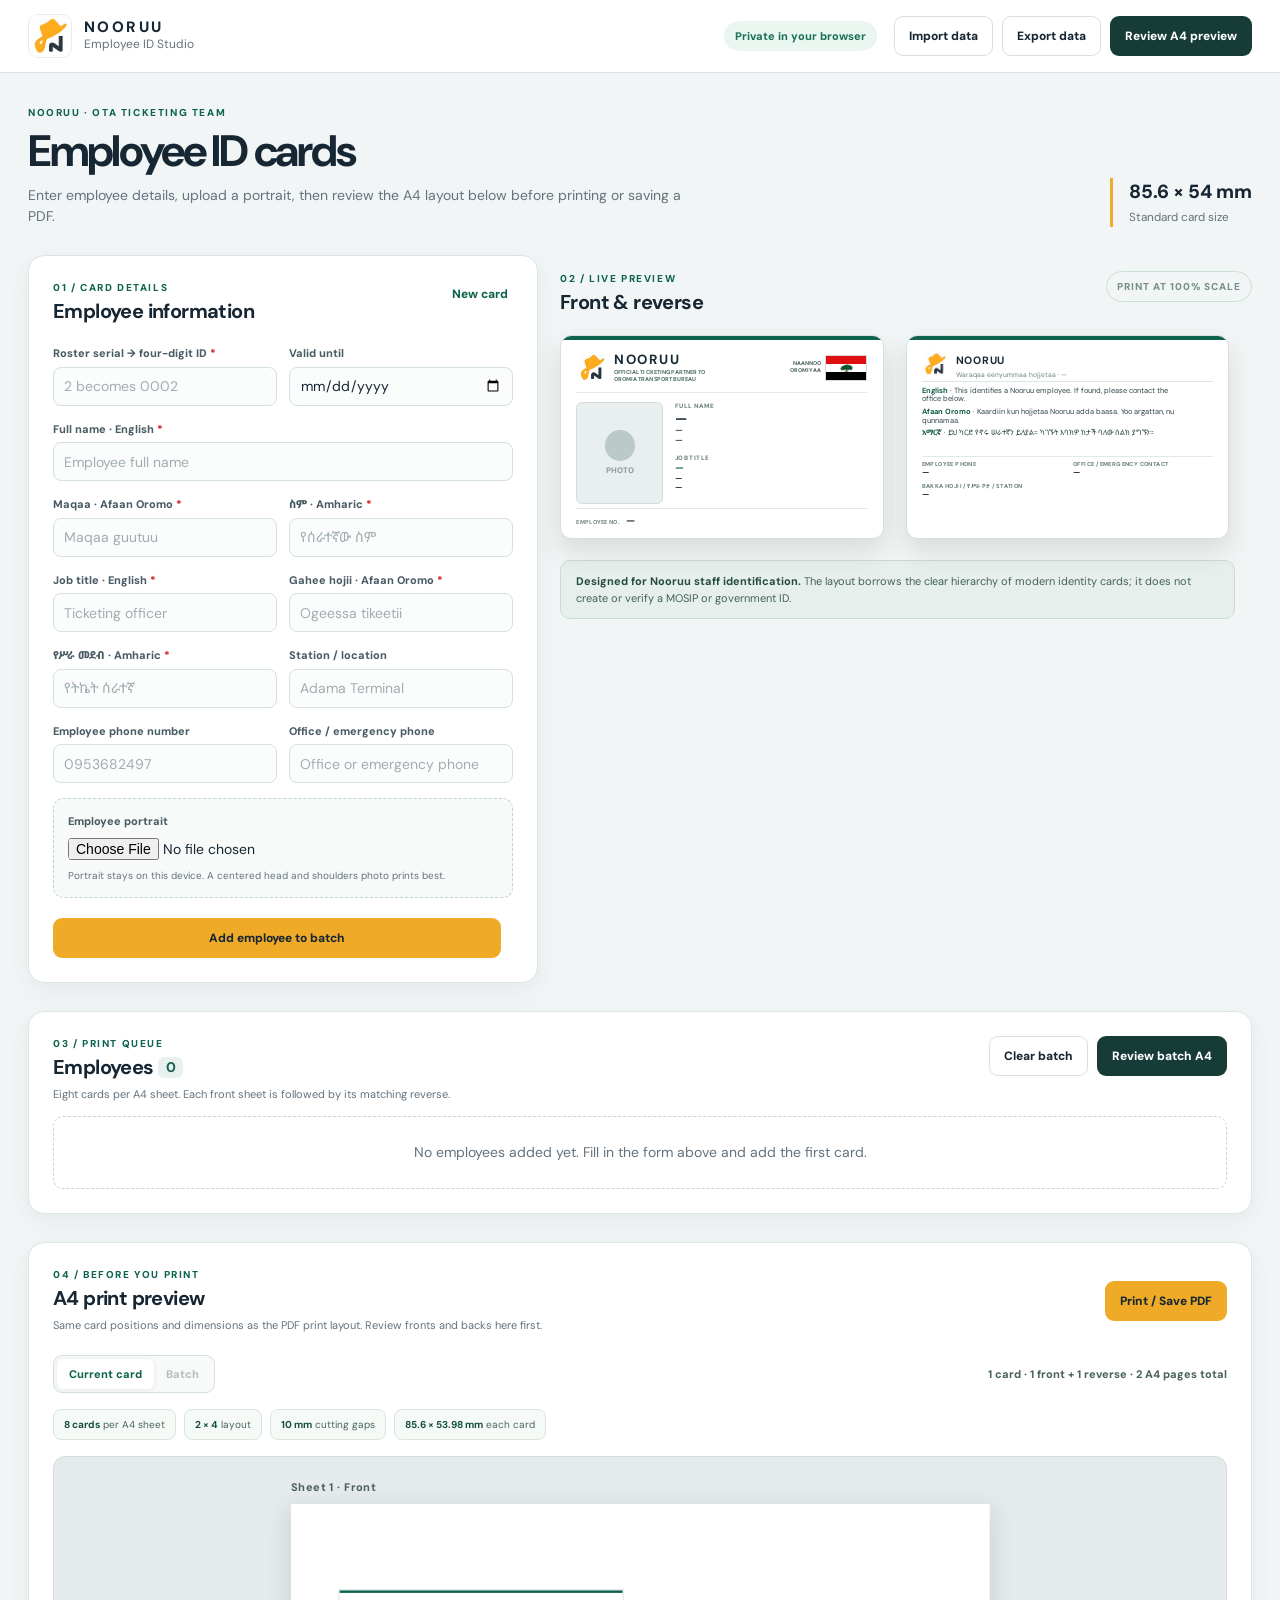
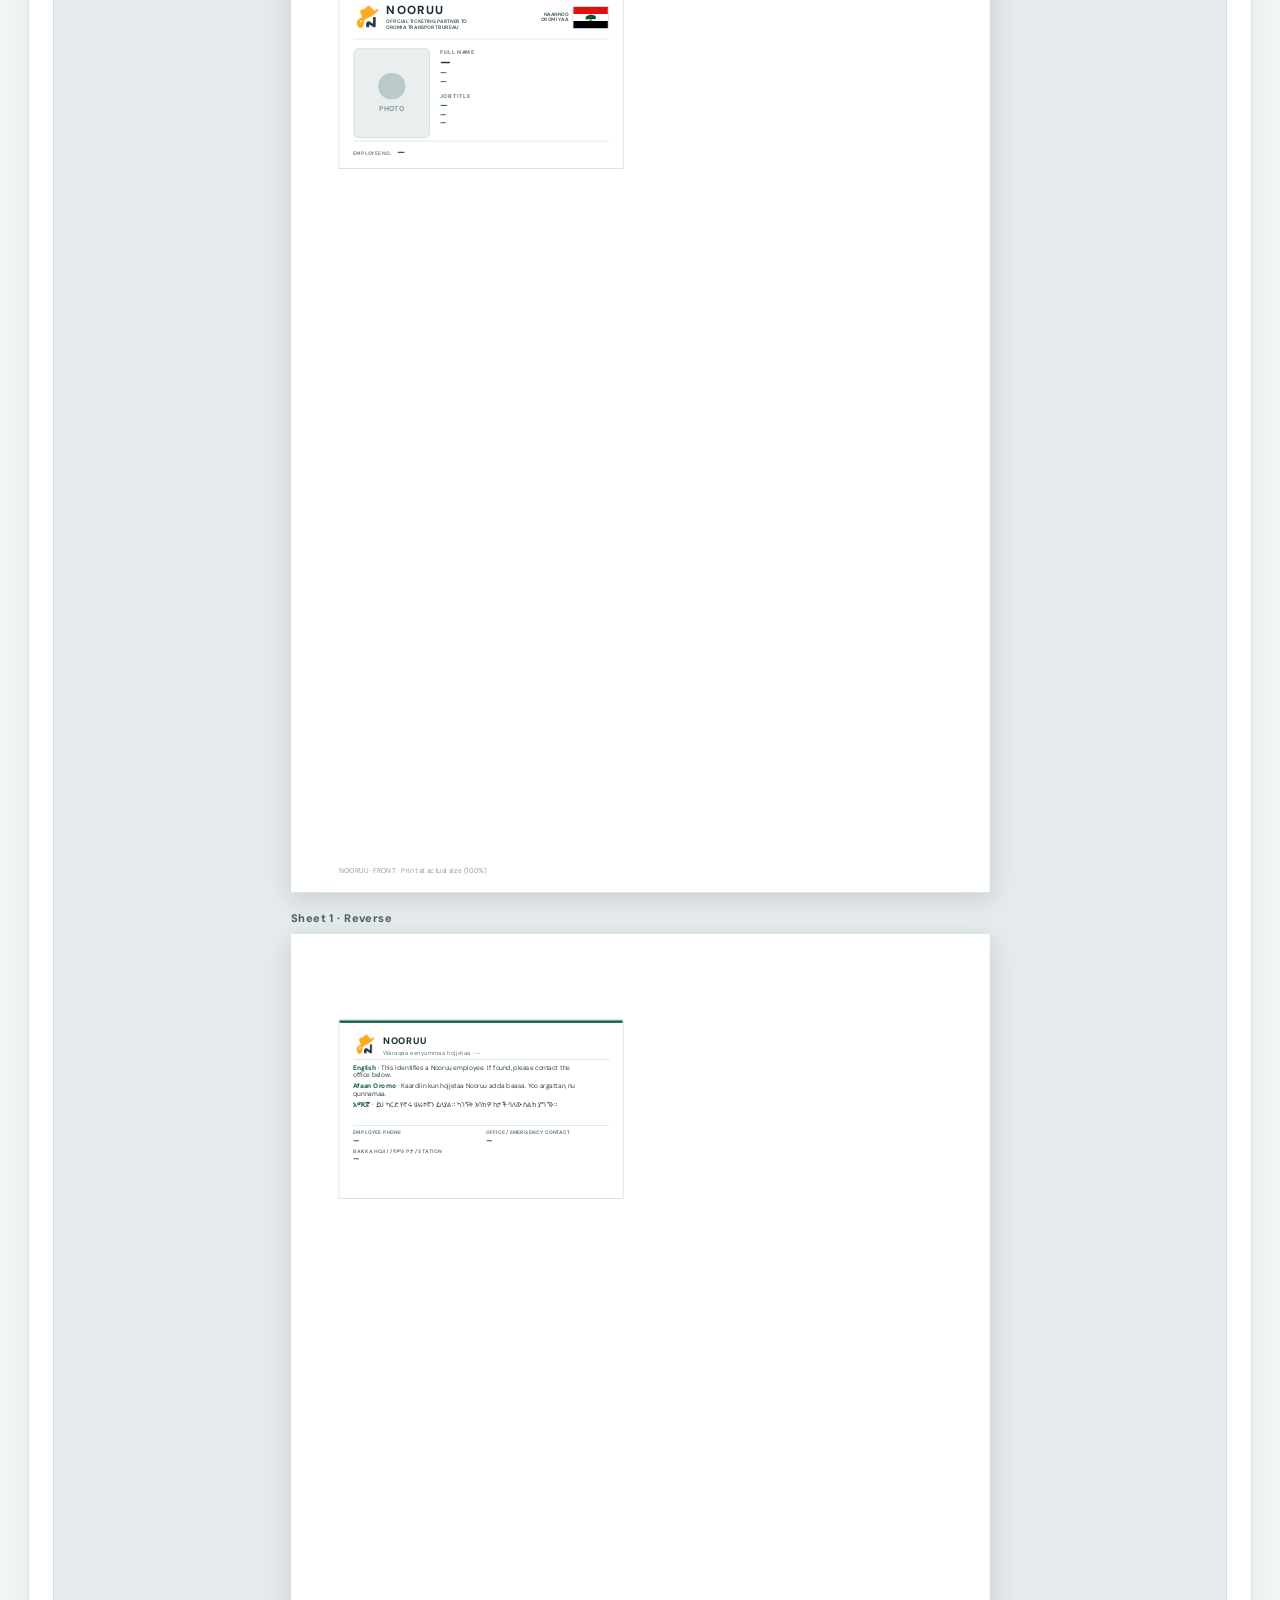
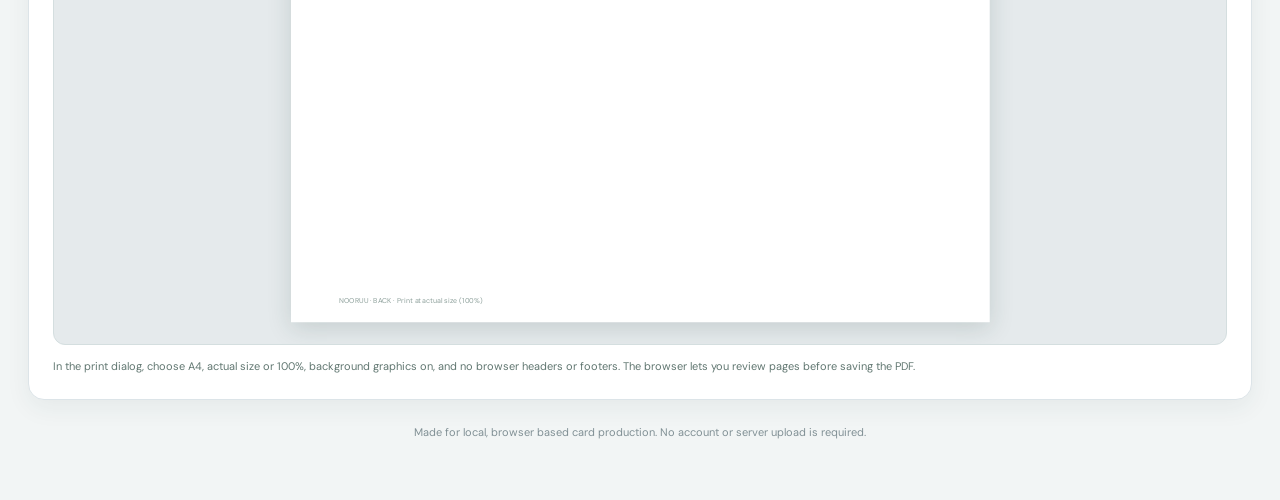
==== nooruu_ota_official_bilingual_id_card_generator.html @ 865f2aaf "Finalize A4 previews and fix reverse station and employee phone" ====
<!doctype html>
<html lang="en">
<head>
  <meta charset="utf-8">
  <meta name="viewport" content="width=device-width,initial-scale=1">
  <meta name="color-scheme" content="light">
  <title>Nooruu · Employee ID Studio</title>
  <link rel="icon" href="[data-uri]" type="image/jpeg">
  <style>
@import url('https://fonts.googleapis.com/css2?family=DM+Sans:wght@400;500;600;700;800&family=Noto+Sans+Ethiopic:wght@400;500;600;700&display=swap');
:root{--ink:#172633;--muted:#64727d;--line:#dce4e8;--paper:#fff;--bg:#f2f5f5;--green:#0d634d;--gold:#efab28;--red:#d61d22}
*{box-sizing:border-box}body{margin:0;background:var(--bg);color:var(--ink);font:14px/1.5 'DM Sans','Noto Sans Ethiopic',sans-serif}button,input{font:inherit}button{cursor:pointer}.app-header{background:#fff;border-bottom:1px solid var(--line)}.header-inner{max-width:1320px;margin:auto;padding:14px 28px;display:flex;align-items:center;justify-content:space-between;gap:20px}.brand{display:flex;align-items:center;gap:12px}.brand img{width:44px;height:44px;object-fit:contain;border-radius:10px;border:1px solid #e9edf0}.brand strong{display:block;letter-spacing:.16em;font-weight:800;font-size:15px;line-height:1.1}.brand span{display:block;color:var(--muted);font-size:12px}.header-actions,.batch-actions{display:flex;align-items:center;gap:9px;flex-wrap:wrap}.local-pill{background:#eaf6f0;color:#1a7256;border-radius:999px;padding:7px 11px;font-size:11px;font-weight:800;margin-right:8px}.button{border:1px solid transparent;border-radius:9px;padding:10px 14px;font-size:12px;font-weight:800;white-space:nowrap;transition:transform .15s,background .15s}.button:hover{transform:translateY(-1px)}.button-light{background:white;border-color:#d7e0e3;color:var(--ink)}.button-light:hover{background:#f5f8f8}.button-dark{background:#173b36;color:white}.button-dark:hover{background:#0d5a4a}.button-primary{background:var(--gold);color:#172633}.button-primary:hover{background:#f7bc4b}.workspace{max-width:1320px;padding:32px 28px 60px;margin:auto}.intro{display:flex;align-items:end;justify-content:space-between;gap:20px;margin-bottom:28px}.intro h1{font-size:clamp(30px,3.5vw,44px);letter-spacing:-.05em;line-height:1.1;margin:7px 0 10px}.intro p:last-child{color:var(--muted);margin:0;max-width:670px}.eyebrow,.step{font-size:10px;font-weight:800;letter-spacing:.16em;color:var(--green);margin:0}.intro-mark{border-left:3px solid var(--gold);padding-left:16px;white-space:nowrap}.intro-mark span{font-size:19px;font-weight:800;display:block}.intro-mark small{color:var(--muted)}.layout{display:grid;grid-template-columns:minmax(350px,510px) minmax(0,1fr);gap:22px;align-items:start}.panel{background:var(--paper);border:1px solid var(--line);border-radius:16px;box-shadow:0 8px 25px #193a3810}.editor{padding:24px}.panel-head,.preview-heading{display:flex;justify-content:space-between;align-items:start;gap:12px;margin-bottom:21px}.panel h2,.preview-heading h2{font-size:20px;line-height:1.25;letter-spacing:-.03em;margin:4px 0 0}.text-button{background:none;border:0;color:var(--green);font-size:12px;font-weight:800;padding:5px}.field-grid{display:grid;grid-template-columns:1fr 1fr;gap:15px 12px}.field{min-width:0;display:flex;flex-direction:column;gap:5px}.field.full{grid-column:1/-1}.field span{font-size:11px;font-weight:800;color:#485c65}.field em{font-style:normal;color:var(--red)}.field input{width:100%;height:39px;border:1px solid #d5e0e4;background:#fbfcfc;border-radius:8px;padding:8px 10px;color:var(--ink);outline:none}.field input:focus{border-color:var(--green);box-shadow:0 0 0 3px #0d634d1c}.field input::placeholder{color:#a1adb2}.upload-field{padding:14px;background:#f7faf9;border:1px dashed #bed3cb;border-radius:10px}.upload-field input{height:auto;border:0;background:none;padding:3px 0}.upload-field small{color:var(--muted);font-size:10px}.editor-actions{display:flex;align-items:center;gap:12px;margin-top:20px}.editor-actions .button{flex:1}#formMessage{font-size:11px;color:var(--green)}.preview-area{padding:12px 0}.preview-heading{margin:4px 0 20px}.preview-tag{font-size:10px;letter-spacing:.1em;color:#749087;font-weight:800;border:1px solid #cce0d8;padding:7px 10px;border-radius:999px;white-space:nowrap}.preview-cards{display:flex;flex-wrap:wrap;align-items:start;gap:22px}.note{margin-top:21px;background:#e7efec;border:1px solid #c9dcd4;border-radius:10px;padding:12px 15px;color:#426257;font-size:11px;max-width:675px}.note strong{color:#244b40}.batch-panel{margin-top:28px;padding:24px}.batch-panel .panel-head{margin-bottom:14px}.batch-panel h2 span{display:inline-block;min-width:25px;text-align:center;background:#e9f1ee;color:var(--green);border-radius:6px;font-size:14px;padding:2px 6px;vertical-align:2px}.subtle{color:var(--muted);font-size:11px;margin:6px 0 0}.batch-list{display:grid;grid-template-columns:repeat(auto-fill,minmax(235px,1fr));gap:10px}.batch-item{border:1px solid var(--line);border-radius:10px;padding:11px 12px;display:flex;align-items:center;justify-content:space-between;gap:8px;background:#fbfcfc}.batch-item strong,.batch-item span{display:block;overflow:hidden;text-overflow:ellipsis;white-space:nowrap}.batch-item strong{font-size:12px}.batch-item span{font-size:10px;color:var(--muted)}.batch-item button{background:#fff;color:#a5373a;border:1px solid #edd7d8;border-radius:7px;padding:4px 8px;font-weight:800}.empty{padding:25px;border:1px dashed #c8d5d7;border-radius:10px;text-align:center;color:var(--muted);grid-column:1/-1}.workspace footer{color:#819095;font-size:11px;margin-top:24px;text-align:center}
/* CR80 card: 85.6 × 53.98 mm. All card content uses physical units for predictable print size. */
.id-card{width:85.6mm;height:53.98mm;flex:none;position:relative;overflow:hidden;border-radius:3mm;background:#fff;color:#182b35;border:1px solid #d7dfe1;box-shadow:0 12px 26px #18342d20;font-family:'DM Sans','Noto Sans Ethiopic',sans-serif}.id-card:before{content:"";position:absolute;inset:0;background:radial-gradient(circle at 88% 90%,#0d634d0c 0,transparent 45%),repeating-radial-gradient(ellipse at 100% 100%,transparent 0 2.6mm,#0d634d08 2.75mm 2.85mm);pointer-events:none}.card-stripe{height:1.8mm;display:grid;grid-template-columns:1fr 1fr 1fr}.card-stripe i:nth-child(1){background:#db191e}.card-stripe i:nth-child(2){background:#fff}.card-stripe i:nth-child(3){background:#111}.card-body{position:relative;padding:3.2mm 4.1mm 2.6mm;height:calc(100% - 1.8mm);display:flex;flex-direction:column}.card-top{display:flex;justify-content:space-between;align-items:center;gap:2mm;padding-bottom:2.2mm;border-bottom:.35mm solid #dfe9e7}.card-company{display:flex;align-items:center;gap:1.7mm}.card-company img{height:8.2mm;width:8.2mm;object-fit:contain;background:#fff;border-radius:1.5mm}.card-company b{display:block;letter-spacing:.13em;font-size:10pt;line-height:1}.card-company small{display:block;font-size:5pt;letter-spacing:.04em;color:#59716b;margin-top:.7mm}.card-flag{display:flex;align-items:center;gap:1.3mm}.card-flag img{width:11mm;height:7mm;object-fit:cover;border:1px solid #d9d9d9}.card-flag span{font-size:4.5pt;font-weight:800;color:#4d625f;line-height:1.15;text-align:right}.card-mid{display:grid;grid-template-columns:23mm 1fr;gap:3mm;min-height:0;flex:1;padding-top:2.6mm}.portrait{height:29mm;width:23mm;border:1px solid #d3dcdd;border-radius:1.5mm;background:#e9eeee;overflow:hidden;display:flex;align-items:center;justify-content:center}.portrait img{height:100%;width:100%;object-fit:cover}.portrait-placeholder{text-align:center;color:#879898;font-size:6pt;font-weight:700;padding:2mm}.portrait-placeholder:before{content:"";display:block;width:8mm;height:8mm;background:#bbc9c8;border-radius:50%;margin:0 auto 1mm}.card-fields{min-width:0}.card-label{display:block;font-size:4.7pt;letter-spacing:.07em;font-weight:800;color:#718782;text-transform:uppercase}.card-name{display:block;font-size:10pt;font-weight:800;line-height:1.08;overflow-wrap:anywhere;max-height:9mm;overflow:hidden}.card-alt-name{display:block;color:#344d52;font-size:6.4pt;font-weight:700;line-height:1.18;overflow-wrap:anywhere;max-height:6mm;overflow:hidden}.card-field-block{margin-bottom:1.5mm}.card-role{display:block;font-size:7.2pt;font-weight:800;color:#0b604b;line-height:1.1;overflow-wrap:anywhere;max-height:5mm;overflow:hidden}.card-small{font-size:6pt;line-height:1.15;font-weight:700;overflow-wrap:anywhere}.card-bottom{display:flex;justify-content:space-between;align-items:end;gap:2mm;border-top:1px solid #dfe9e7;padding-top:1.5mm}.card-bottom .card-label{font-size:4.3pt}.card-id{font-size:8pt;font-weight:800;letter-spacing:.07em}.card-valid{text-align:right;font-size:6.3pt;font-weight:800}.card-back{background:#fbfcfc}.card-back .card-body{padding:4mm 5mm 3.1mm}.back-head{display:flex;align-items:center;gap:2mm;border-bottom:.4mm solid #dbe6e4;padding-bottom:2.8mm}.back-head img{width:10mm;height:10mm;object-fit:contain}.back-head b{font-size:8pt;letter-spacing:.07em}.back-head span{display:block;font-size:5pt;color:#648077}.back-copy{margin-top:4mm;font-size:6.5pt;line-height:1.35;color:#30454b;max-width:68mm}.back-copy strong{color:#155b49}.back-details{margin-top:auto;display:grid;grid-template-columns:1fr 1fr;gap:2mm;border-top:1px solid #dfe9e7;padding-top:2.5mm}.back-details div{min-width:0}.back-details b{display:block;font-size:6.2pt;overflow-wrap:anywhere}.back-foot{font-size:4.7pt;color:#778c86;margin-top:2mm;letter-spacing:.03em}
.fit-line{display:block;width:100%;white-space:nowrap;overflow:hidden;text-overflow:clip}.back-copy{font-size:6pt;margin-top:2.5mm;line-height:1.2}.back-copy p{margin:0 0 1.5mm}
.card-bottom{align-items:center;min-height:5.4mm;padding-top:.6mm}.card-id,.card-valid{display:flex;align-items:baseline;gap:1.5mm;font-size:7pt;line-height:1.1}.card-id span,.card-valid span{font-size:4.3pt;letter-spacing:.05em;color:#718782;font-weight:800}.card-id b,.card-valid b{font-size:7.5pt;color:#182b35}.card-valid{text-align:right}.card-mid{min-height:0}
.portrait{height:27mm}.back-foot{white-space:nowrap;overflow:hidden;text-overflow:ellipsis}
.card-company small{font-size:4.25pt;line-height:1.15;letter-spacing:.01em;font-weight:800;color:#516e64}
.id-card:before{background:none}.card-stripe{height:1mm;background:#0d634d}.card-stripe i{display:none}.card-body{height:calc(100% - 1mm)}.card-back{background:#fff}.card-flag span{font-size:4.15pt}.card-label{color:#698079}.card-field-block{margin-bottom:2mm}
.sheet-panel{margin-top:28px;padding:24px}.sheet-panel .panel-head{align-items:center}.sheet-controls{display:flex;justify-content:space-between;align-items:center;gap:12px;flex-wrap:wrap;margin-bottom:16px}.sheet-mode{display:inline-flex;border:1px solid #d5e0e1;border-radius:9px;padding:3px;background:#f7faf9}.sheet-mode button{border:0;background:transparent;padding:7px 12px;border-radius:6px;color:#536970;font-size:11px;font-weight:800}.sheet-mode button.active{background:#fff;color:#0d634d;box-shadow:0 1px 5px #102f2a18}.sheet-mode button:disabled{opacity:.4;cursor:not-allowed}#sheetStatus{font-size:11px;font-weight:800;color:#49645b}.sheet-facts{display:flex;flex-wrap:wrap;gap:8px;margin-bottom:16px}.sheet-facts span{border:1px solid #d8e6e0;background:#f5faf7;border-radius:8px;padding:7px 10px;font-size:10px;color:#49645b}.sheet-facts b{color:#144f3e}.sheet-preview{background:#e5eaec;border:1px solid #d4dedf;border-radius:12px;padding:22px 10px;display:flex;flex-direction:column;align-items:center;gap:18px;overflow:hidden}.sheet-item{max-width:100%}.sheet-caption{font-size:11px;font-weight:800;color:#4e6064;letter-spacing:.04em;margin:0 0 8px}.sheet-stage{position:relative}.sheet-stage .print-page{transform-origin:top left;box-shadow:0 8px 26px #1b373528}.print-page{width:210mm;height:297mm;background:#fff;display:grid;grid-template-columns:repeat(2,85.6mm);grid-template-rows:repeat(4,53.98mm);column-gap:10mm;row-gap:10mm;justify-content:center;align-content:center;position:relative;overflow:hidden}.print-page .id-card{box-shadow:none;border-radius:0}.print-label{position:absolute;left:14.4mm;bottom:5mm;font-size:6pt;color:#8da09b}.print-tip{font-size:11px;color:#617771;margin:13px 0 0}#printRoot{display:none}
@media(max-width:1050px){.layout{grid-template-columns:1fr}.preview-cards{justify-content:center}.preview-heading{max-width:700px;margin-inline:auto}.note{margin-inline:auto}.intro-mark{display:none}}@media(max-width:680px){.workspace{padding:22px 14px}.header-inner{padding:12px 14px;align-items:start;flex-direction:column}.header-actions{width:100%}.header-actions .button{flex:1}.local-pill{display:none}.editor,.batch-panel{padding:17px}.field-grid{grid-template-columns:1fr}.field.full{grid-column:auto}.preview-cards{overflow-x:auto;justify-content:start}.preview-tag{display:none}.batch-panel .panel-head{flex-direction:column}}
@page{size:A4 portrait;margin:0}@media print{html,body{width:210mm;margin:0;padding:0;background:#fff;-webkit-print-color-adjust:exact;print-color-adjust:exact}.app-header,.workspace{display:none!important}#printRoot{position:static;left:auto;top:auto;display:block!important;visibility:visible!important}.print-page{page-break-after:always;break-after:page}.print-page:last-child{page-break-after:auto;break-after:auto}}
.card-back .card-body{padding:3mm 4mm;display:grid;grid-template-rows:8mm 17mm 13mm;row-gap:1.3mm;align-content:start}.back-head{padding:0 0 1mm;gap:2mm}.back-head img{width:7mm;height:7mm}.back-head span{font-size:5pt}.back-copy{margin:0;font-size:5.6pt;line-height:1.18}.back-copy p{margin:0 0 1mm}.back-details{margin:0;padding-top:1.2mm;grid-template-columns:1fr 1fr;gap:1.2mm 3mm;align-content:start}.back-details .card-label{font-size:4.3pt;line-height:1.25}.back-details b{font-size:6pt;line-height:1.2}.back-station{grid-column:1/-1}.back-station b{white-space:normal;overflow-wrap:anywhere}

</style>
</head>
<body>
  <header class="app-header">
    <div class="header-inner">
      <div class="brand"><img src="[data-uri]" alt="Nooruu logo"><div><strong>NOORUU</strong><span>Employee ID Studio</span></div></div>
      <div class="header-actions">
        <span class="local-pill">Private in your browser</span>
        <button type="button" class="button button-light" id="importButton">Import data</button>
        <button type="button" class="button button-light" id="exportButton">Export data</button>
        <button type="button" class="button button-dark" id="printButton">Review A4 preview</button>
      </div>
    </div>
  </header>

  <main class="workspace">
    <section class="intro">
      <div><p class="eyebrow">NOORUU · OTA TICKETING TEAM</p><h1>Employee ID cards</h1><p>Enter employee details, upload a portrait, then review the A4 layout below before printing or saving a PDF.</p></div>
      <div class="intro-mark"><span>85.6 × 54 mm</span><small>Standard card size</small></div>
    </section>

    <div class="layout">
      <section class="panel editor" aria-labelledby="detailsHeading">
        <div class="panel-head"><div><p class="step">01 / CARD DETAILS</p><h2 id="detailsHeading">Employee information</h2></div><button type="button" class="text-button" id="newButton">New card</button></div>
        <div class="field-grid">
          <label class="field"><span>Roster serial → four-digit ID <em>*</em></span><input id="employeeId" maxlength="4" inputmode="numeric" pattern="[0-9]{1,4}" placeholder="2 becomes 0002" autocomplete="off" required></label>
          <label class="field"><span>Valid until</span><input id="expiry" type="date"></label>
          <label class="field full"><span>Full name · English <em>*</em></span><input id="nameEn" maxlength="60" placeholder="Employee full name" autocomplete="off" required></label>
          <label class="field"><span>Maqaa · Afaan Oromo <em>*</em></span><input id="nameOm" maxlength="60" placeholder="Maqaa guutuu" autocomplete="off" required></label>
          <label class="field"><span>ስም · Amharic <em>*</em></span><input id="nameAm" maxlength="60" placeholder="የሰራተኛው ስም" autocomplete="off" required></label>
          <label class="field"><span>Job title · English <em>*</em></span><input id="roleEn" maxlength="45" placeholder="Ticketing officer" autocomplete="off" required></label>
          <label class="field"><span>Gahee hojii · Afaan Oromo <em>*</em></span><input id="roleOm" maxlength="45" placeholder="Ogeessa tikeetii" autocomplete="off" required></label>
          <label class="field"><span>የሥራ መደብ · Amharic <em>*</em></span><input id="roleAm" maxlength="45" placeholder="የትኬት ሰራተኛ" autocomplete="off" required></label>
          <label class="field"><span>Station / location</span><input id="station" maxlength="45" placeholder="Adama Terminal" autocomplete="off"></label>
          <label class="field"><span>Employee phone number</span><input id="employeePhone" type="tel" maxlength="25" placeholder="0953682497" autocomplete="off"></label>
          <label class="field"><span>Office / emergency phone</span><input id="contact" type="tel" maxlength="25" placeholder="Office or emergency phone" autocomplete="off"></label>
          <label class="field full upload-field"><span>Employee portrait</span><input type="file" id="photo" accept="image/png,image/jpeg,image/webp"><small>Portrait stays on this device. A centered head and shoulders photo prints best.</small></label>
        </div>
        <div class="editor-actions"><button type="button" class="button button-primary" id="addButton">Add employee to batch</button><span id="formMessage" role="status"></span></div>
      </section>

      <section class="preview-area" aria-labelledby="previewHeading">
        <div class="preview-heading"><div><p class="step">02 / LIVE PREVIEW</p><h2 id="previewHeading">Front & reverse</h2></div><span class="preview-tag">PRINT AT 100% SCALE</span></div>
        <div class="preview-cards" id="previewCards"></div>
        <div class="note"><strong>Designed for Nooruu staff identification.</strong> The layout borrows the clear hierarchy of modern identity cards; it does not create or verify a MOSIP or government ID.</div>
      </section>
    </div>

    <section class="panel batch-panel" aria-labelledby="batchHeading">
      <div class="panel-head"><div><p class="step">03 / PRINT QUEUE</p><h2 id="batchHeading">Employees <span id="batchCount">0</span></h2><p class="subtle">Eight cards per A4 sheet. Each front sheet is followed by its matching reverse.</p></div><div class="batch-actions"><button type="button" class="button button-light" id="clearButton">Clear batch</button><button type="button" class="button button-dark" id="printBatchButton">Review batch A4</button></div></div>
      <div id="batchList" class="batch-list"></div>
    </section>
    <section class="panel sheet-panel" aria-labelledby="sheetHeading" id="sheetSection">
      <div class="panel-head"><div><p class="step">04 / BEFORE YOU PRINT</p><h2 id="sheetHeading">A4 print preview</h2><p class="subtle">Same card positions and dimensions as the PDF print layout. Review fronts and backs here first.</p></div><button type="button" class="button button-primary" id="previewPrintButton">Print / Save PDF</button></div>
      <div class="sheet-controls"><div class="sheet-mode" role="group" aria-label="Preview selection"><button type="button" id="previewCurrent" class="active" aria-pressed="true">Current card</button><button type="button" id="previewBatch" aria-pressed="false">Batch</button></div><span id="sheetStatus" role="status"></span></div>
      <div class="sheet-facts"><span><b>8 cards</b> per A4 sheet</span><span><b>2 × 4</b> layout</span><span><b>10 mm</b> cutting gaps</span><span><b>85.6 × 53.98 mm</b> each card</span></div>
      <div id="sheetPreview" class="sheet-preview" aria-label="A4 front and reverse sheet preview"></div>
      <p class="print-tip">In the print dialog, choose A4, actual size or 100%, background graphics on, and no browser headers or footers. The browser lets you review pages before saving the PDF.</p>
    </section>
    <footer>Made for local, browser based card production. No account or server upload is required.</footer>
  </main>

  <input id="importFile" type="file" accept="application/json,.json" hidden>
  <div id="printRoot" aria-hidden="true"></div>
  <script>
(() => {
  'use strict';
  const $ = id => document.getElementById(id);
  const fields = ['employeeId','expiry','nameEn','nameOm','nameAm','roleEn','roleOm','roleAm','station','employeePhone','contact'];
  const flag = '[data-uri]';
  const logo = '[data-uri]';
  let portrait = '';
  let batch = [];
  let printMode = 'single';
  let previewMode = 'single';
  const escape = value => String(value ?? '').replace(/[&<>"']/g, c => ({'&':'&amp;','<':'&lt;','>':'&gt;','"':'&quot;',"'":'&#39;'}[c]));
  const display = value => escape(value || '—');
  const dateLabel = value => value ? new Date(`${value}T12:00:00`).toLocaleDateString('en-GB',{day:'2-digit',month:'short',year:'numeric'}) : '—';

  function readForm() {
    const card = Object.fromEntries(fields.map(id => [id, $(id).value.trim()]));
    if (/^\d{1,4}$/.test(card.employeeId)) card.employeeId = card.employeeId.padStart(4, '0');
    card.photo = portrait;
    return card;
  }
  function message(text, error = false) {
    $('formMessage').textContent = text;
    $('formMessage').style.color = error ? '#b4363a' : '#0d634d';
  }
  function valid(card) {
    if (!/^\d{4}$/.test(card.employeeId)) {
      message('Employee number must contain exactly four digits (for example 0002).', true);
      return false;
    }
    if (!card.nameEn || !card.nameOm || !card.nameAm || !card.roleEn || !card.roleOm || !card.roleAm) {
      message('Add names and job titles in English, Afaan Oromo and Amharic.', true);
      return false;
    }
    return true;
  }
  function front(card) {
    return `<article class="id-card card-front" aria-label="Front of employee ID card">
      <div class="card-stripe"><i></i><i></i><i></i></div>
      <div class="card-body">
        <div class="card-top"><div class="card-company"><img src="${logo}" alt=""><div><b>NOORUU</b><small>OFFICIAL TICKETING PARTNER TO<br>OROMIA TRANSPORT BUREAU</small></div></div><div class="card-flag"><span>NAANNOO<br>OROMIYAA</span><img src="${flag}" alt="Oromia flag"></div></div>
        <div class="card-mid"><div class="portrait">${card.photo ? `<img src="${escape(card.photo)}" alt="Employee portrait">` : '<div class="portrait-placeholder">PHOTO</div>'}</div>
          <div class="card-fields"><div class="card-field-block"><span class="card-label">FULL NAME</span><strong class="card-name fit-line">${display(card.nameEn)}</strong><span class="card-alt-name fit-line">${display(card.nameOm)}</span><span class="card-alt-name fit-line">${display(card.nameAm)}</span></div>
          <div class="card-field-block"><span class="card-label">JOB TITLE</span><strong class="card-role fit-line">${display(card.roleEn)}</strong><span class="card-small fit-line">${display(card.roleOm)}</span><span class="card-small fit-line">${display(card.roleAm)}</span></div></div></div>
        <div class="card-bottom"><div class="card-id"><span>EMPLOYEE NO.</span><b>${display(card.employeeId)}</b></div>${card.expiry ? `<div class="card-valid"><span>VALID UNTIL</span><b>${dateLabel(card.expiry)}</b></div>` : ''}</div>
      </div></article>`;
  }
  function back(card) {
    return `<article class="id-card card-back" aria-label="Reverse of employee ID card">
      <div class="card-stripe"><i></i><i></i><i></i></div><div class="card-body">
        <div class="back-head"><img src="${logo}" alt=""><div><b>NOORUU</b><span>Waraqaa eenyummaa hojjetaa · ${display(card.employeeId)}</span></div></div>
        <div class="back-copy"><p><strong>English</strong> · This identifies a Nooruu employee. If found, please contact the office below.</p><p><strong>Afaan Oromo</strong> · Kaardiin kun hojjetaa Nooruu adda baasa. Yoo argattan, nu qunnamaa.</p><p><strong>አማርኛ</strong> · ይህ ካርድ የኖሩ ሠራተኛን ይለያል። ካገኙት እባክዎ ከታች ባለው ስልክ ያግኙን።</p></div>
        <div class="back-details"><div><span class="card-label">Employee phone</span><b class="fit-line">${display(card.employeePhone)}</b></div><div><span class="card-label">Office / emergency contact</span><b class="fit-line">${display(card.contact)}</b></div><div class="back-station"><span class="card-label">Bakka hojii / የሥራ ቦታ / Station</span><b>${display(card.station)}</b></div></div>
      </div></article>`;
  }
  function renderPreview() {
    const card = readForm();
    $('previewCards').innerHTML = front(card) + back(card);
    fitCardText($('previewCards'));
    renderSheetPreview();
  }
  function fitCardText(root) {
    root.querySelectorAll('.fit-line').forEach(el => {
      el.style.fontSize = '';
      let size = parseFloat(getComputedStyle(el).fontSize);
      while (el.scrollWidth > el.clientWidth + 1 && size > 6.2) {
        size -= .35;
        el.style.fontSize = `${size}px`;
      }
      el.dataset.overflow = el.scrollWidth > el.clientWidth + 1 ? 'true' : 'false';
    });
  }
  function renderBatch() {
    $('batchCount').textContent = batch.length;
    $('batchList').innerHTML = batch.length ? batch.map((card,index) => `<div class="batch-item"><div><strong>${display(card.nameEn)}</strong><span>${display(card.employeeId)} · ${display(card.roleEn)}</span></div><button type="button" data-remove="${index}" aria-label="Remove ${escape(card.nameEn)}">×</button></div>`).join('') : '<div class="empty">No employees added yet. Fill in the form above and add the first card.</div>';
    $('batchList').querySelectorAll('[data-remove]').forEach(button => button.addEventListener('click', () => {
      batch.splice(Number(button.dataset.remove), 1);
      renderBatch();
    }));
    if (!batch.length && previewMode === 'batch') previewMode = 'single';
    renderSheetPreview();
  }
  function sheet(cards, side) {
    return `<section class="print-page">${cards.map(card => side === 'front' ? front(card) : back(card)).join('')}<span class="print-label">NOORUU · ${side.toUpperCase()} · Print at actual size (100%)</span></section>`;
  }
  function layoutSheetPreview() {
    const width = 210 * 96 / 25.4;
    const height = 297 * 96 / 25.4;
    const scale = Math.min(.88, Math.max(.32, ($('sheetPreview').clientWidth - 10) / width));
    $('sheetPreview').querySelectorAll('.sheet-stage').forEach(stage => {
      stage.style.width = `${width * scale}px`;
      stage.style.height = `${height * scale}px`;
      stage.querySelector('.print-page').style.transform = `scale(${scale})`;
    });
  }
  function renderSheetPreview() {
    const useBatch = previewMode === 'batch' && batch.length;
    const cards = useBatch ? batch : [readForm()];
    const pages = [];
    for (let i = 0; i < cards.length; i += 8) {
      const group = cards.slice(i, i + 8);
      const number = Math.floor(i / 8) + 1;
      pages.push(`<div class="sheet-item"><div class="sheet-caption">Sheet ${number} · Front</div><div class="sheet-stage">${sheet(group, 'front')}</div></div>`);
      pages.push(`<div class="sheet-item"><div class="sheet-caption">Sheet ${number} · Reverse</div><div class="sheet-stage">${sheet(group, 'back')}</div></div>`);
    }
    $('sheetPreview').innerHTML = pages.join('');
    $('previewCurrent').classList.toggle('active', !useBatch);
    $('previewBatch').classList.toggle('active', !!useBatch);
    $('previewCurrent').setAttribute('aria-pressed', String(!useBatch));
    $('previewBatch').setAttribute('aria-pressed', String(!!useBatch));
    $('previewBatch').disabled = !batch.length;
    const frontSheets = Math.ceil(cards.length / 8);
    $('sheetStatus').textContent = `${cards.length} ${cards.length === 1 ? 'card' : 'cards'} · ${frontSheets} front + ${frontSheets} reverse · ${frontSheets * 2} A4 pages total`;
    fitCardText($('sheetPreview'));
    layoutSheetPreview();
  }
  function setPreviewMode(mode) {
    if (mode === 'batch' && !batch.length) return;
    previewMode = mode;
    renderSheetPreview();
    $('sheetSection').scrollIntoView({behavior:'smooth',block:'start'});
  }
  function makePrint() {
    let cards;
    if (printMode === 'batch') {
      if (!batch.length) { message('Add at least one employee to the batch.', true); return false; }
      cards = batch;
    } else {
      const card = readForm();
      if (!valid(card)) return false;
      cards = [card];
    }
    const pages = [];
    for (let i = 0; i < cards.length; i += 8) {
      const group = cards.slice(i, i + 8);
      pages.push(sheet(group, 'front'), sheet(group, 'back'));
    }
    const root = $('printRoot');
    root.innerHTML = pages.join('');
    root.style.cssText = 'display:block;position:absolute;left:-20000px;visibility:hidden';
    fitCardText(root);
    root.removeAttribute('style');
    if (root.querySelector('[data-overflow="true"]')) {
      message('One or more card lines are too long. Shorten the text before printing.', true);
      return false;
    }
    return true;
  }
  function print(mode) {
    printMode = mode;
    if (makePrint()) {
      const images = [...$('printRoot').querySelectorAll('img')];
      Promise.all(images.map(img => img.decode().catch(() => undefined))).then(() => window.print());
    }
  }
  function download(name, content) {
    const url = URL.createObjectURL(new Blob([content], {type:'application/json'}));
    const a = document.createElement('a');
    a.href = url; a.download = name; document.body.appendChild(a); a.click(); a.remove();
    setTimeout(() => URL.revokeObjectURL(url), 1000);
  }
  function cleanImported(card) {
    if (!card || typeof card !== 'object' || !/^\d{4}$/.test(String(card.employeeId || '')) || !card.nameEn || !card.nameOm || !card.nameAm || !card.roleEn || !card.roleOm || !card.roleAm) throw Error('Each employee needs a four-digit number and all three names and job titles.');
    const clean = Object.fromEntries(fields.map(key => [key, String(card[key] ?? '').slice(0, 100)]));
    clean.photo = typeof card.photo === 'string' && /^data:image\/(png|jpeg|webp);base64,/.test(card.photo) ? card.photo : '';
    return clean;
  }
  fields.forEach(id => $(id).addEventListener('input', renderPreview));
  $('employeeId').addEventListener('blur', () => { const value = $('employeeId').value.trim(); if (/^\d{1,4}$/.test(value)) { $('employeeId').value = value.padStart(4, '0'); renderPreview(); } });
  $('photo').addEventListener('change', event => {
    const file = event.target.files[0];
    if (!file) return;
    if (!['image/png','image/jpeg','image/webp'].includes(file.type) || file.size > 5 * 1024 * 1024) { message('Choose a PNG, JPG or WebP under 5 MB.', true); event.target.value = ''; return; }
    const url = URL.createObjectURL(file);
    const image = new Image();
    image.onload = () => {
      const scale = Math.min(1, 800 / Math.max(image.naturalWidth, image.naturalHeight));
      const canvas = document.createElement('canvas');
      canvas.width = Math.max(1, Math.round(image.naturalWidth * scale));
      canvas.height = Math.max(1, Math.round(image.naturalHeight * scale));
      canvas.getContext('2d').drawImage(image, 0, 0, canvas.width, canvas.height);
      portrait = canvas.toDataURL('image/jpeg', .86);
      URL.revokeObjectURL(url);
      renderPreview();
      message('Portrait loaded.');
    };
    image.onerror = () => { URL.revokeObjectURL(url); message('Could not read the portrait.', true); };
    image.src = url;
  });
  $('addButton').addEventListener('click', () => {
    const card = readForm();
    if (!valid(card)) return;
    if (batch.some(item => item.employeeId.toLowerCase() === card.employeeId.toLowerCase())) { message('That employee number is already in the batch.', true); return; }
    batch.push(card); renderBatch(); message(`${card.nameEn} added to batch.`);
  });
  $('newButton').addEventListener('click', () => { fields.forEach(id => $(id).value = ''); $('photo').value = ''; portrait = ''; renderPreview(); message('Ready for a new employee.'); $('employeeId').focus(); });
  $('clearButton').addEventListener('click', () => { if (batch.length && !confirm('Clear the entire batch?')) return; batch = []; renderBatch(); message('Batch cleared.'); });
  $('printButton').addEventListener('click', () => setPreviewMode('single'));
  $('printBatchButton').addEventListener('click', () => setPreviewMode('batch'));
  $('previewPrintButton').addEventListener('click', () => print(previewMode));
  $('previewCurrent').addEventListener('click', () => setPreviewMode('single'));
  $('previewBatch').addEventListener('click', () => setPreviewMode('batch'));
  window.addEventListener('resize', layoutSheetPreview);
  $('exportButton').addEventListener('click', () => { if (!batch.length) { message('Add employees to the batch before exporting.', true); return; } download('nooruu-employees.json', JSON.stringify({format:'nooruu-employee-cards',version:1,employees:batch},null,2)); message('Batch data exported. Keep this file private.'); });
  $('importButton').addEventListener('click', () => $('importFile').click());
  $('importFile').addEventListener('change', async event => {
    const file = event.target.files[0]; if (!file) return;
    try {
      if (file.size > 20 * 1024 * 1024) throw Error('JSON file is too large (20 MB maximum).');
      const data = JSON.parse(await file.text());
      if (data.format !== 'nooruu-employee-cards' || !Array.isArray(data.employees) || data.employees.length > 500) throw Error('Choose a Nooruu employee export with up to 500 cards.');
      const incoming = data.employees.map(cleanImported);
      const ids = incoming.map(c => c.employeeId.toLowerCase());
      if (new Set(ids).size !== ids.length) throw Error('The imported file contains duplicate employee numbers.');
      batch = incoming; renderBatch(); message(`${batch.length} employee cards imported.`);
    } catch (error) { message(error.message || 'Could not import the file.', true); }
    event.target.value = '';
  });
  renderPreview(); renderBatch();
  document.fonts.ready.then(() => { fitCardText($('previewCards')); renderSheetPreview(); });
})();

</script>
</body>
</html>
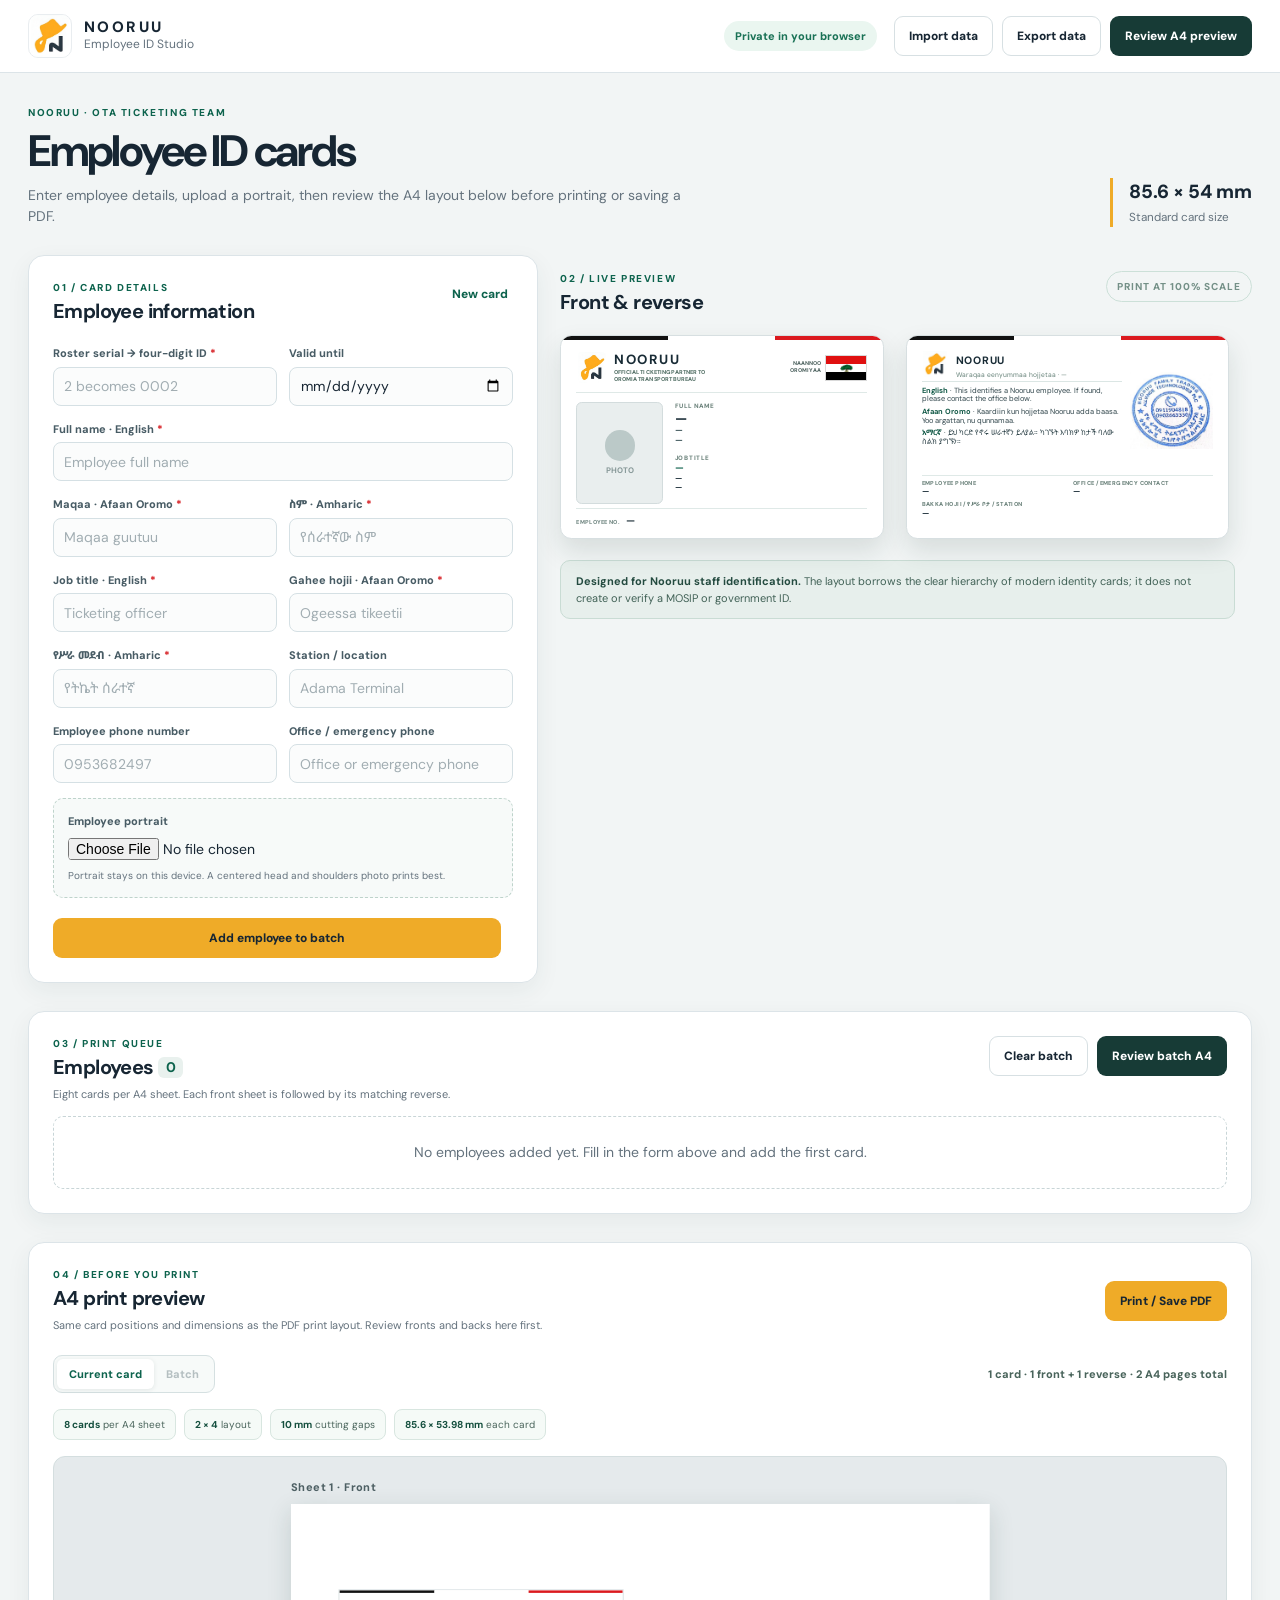
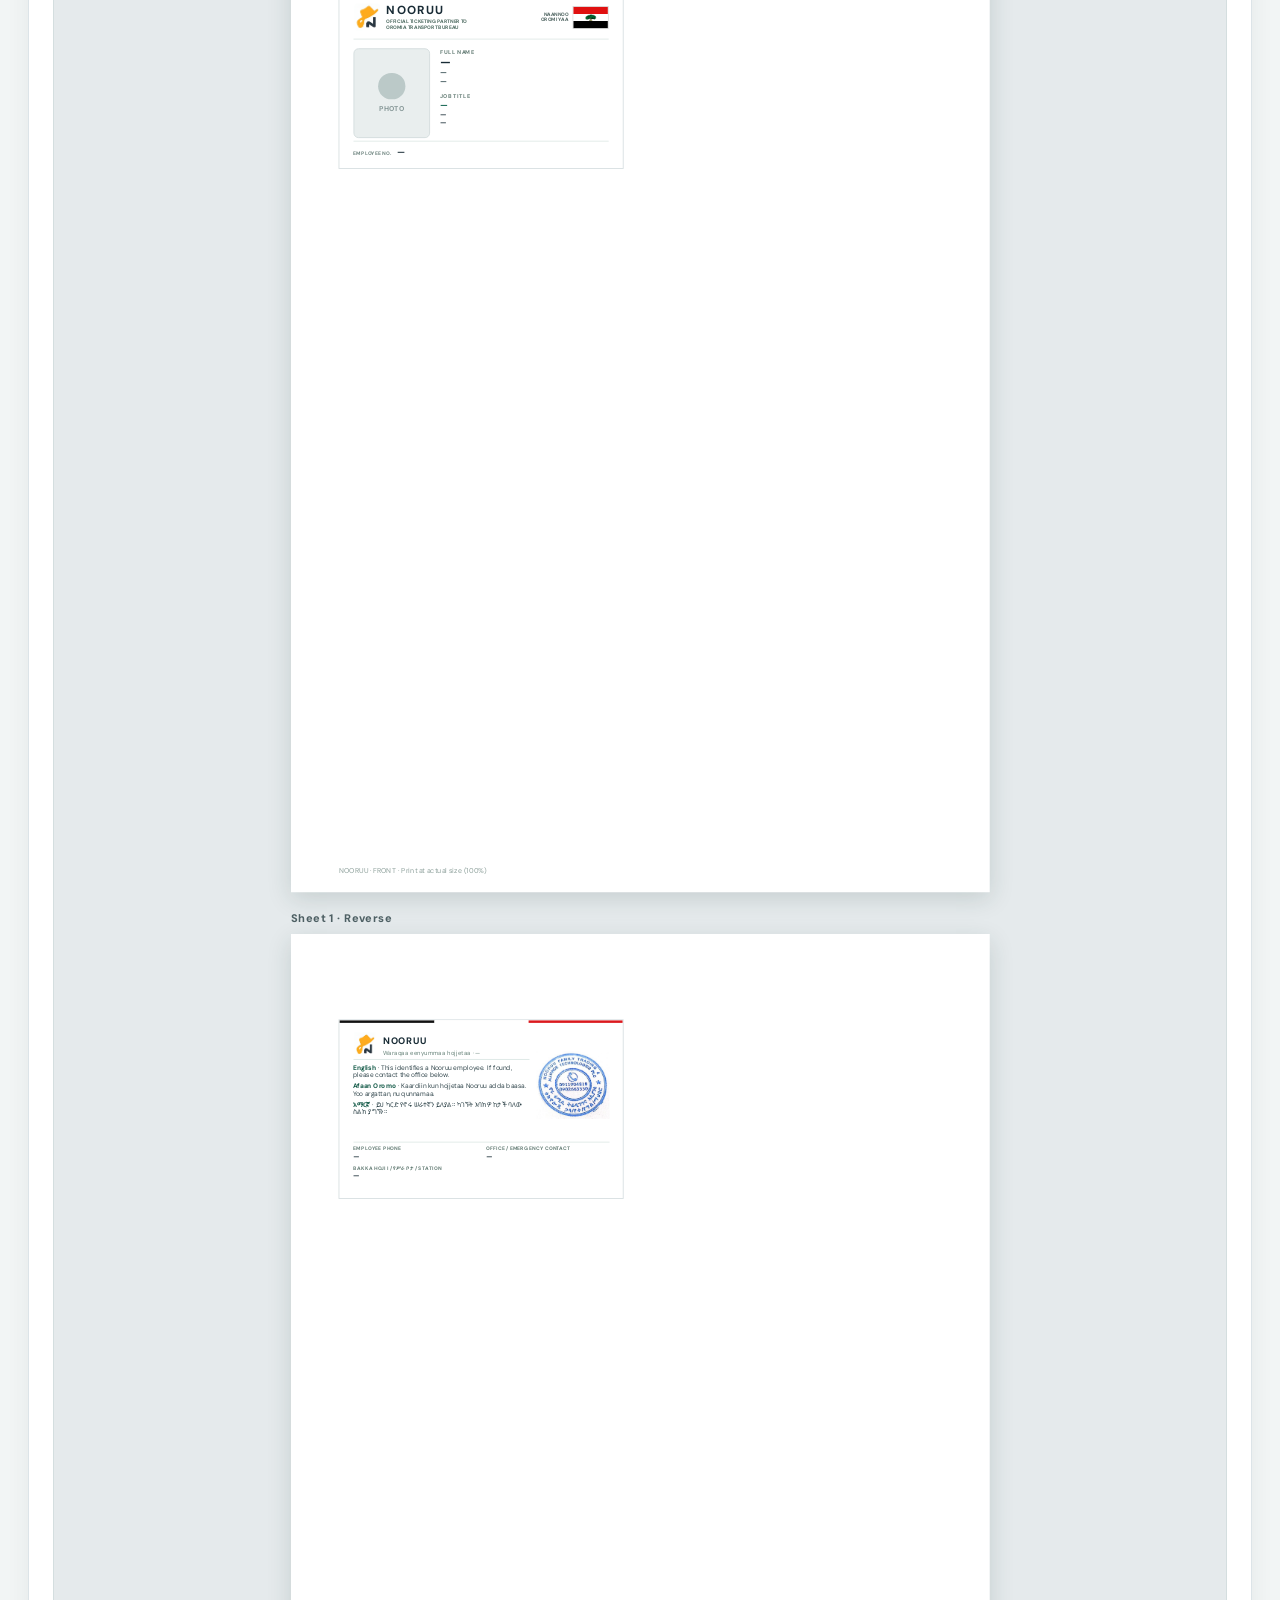
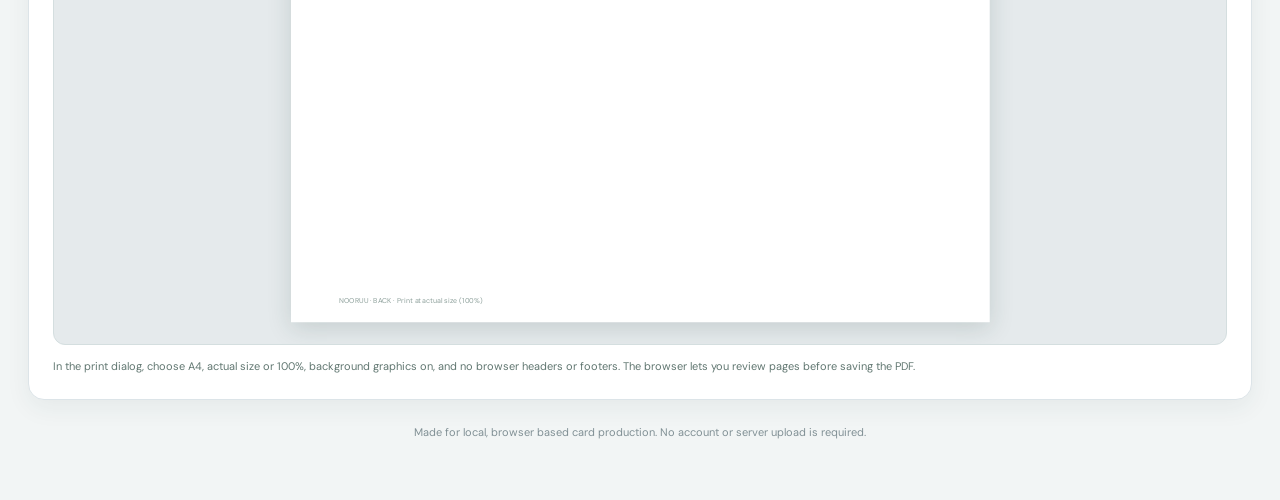
==== commit 52812eb1: "Add supplied company seal and restore black white red card accent" ====
--- a/nooruu_ota_official_bilingual_id_card_generator.html
+++ b/nooruu_ota_official_bilingual_id_card_generator.html
@@ -16,11 +16,11 @@
 .card-bottom{align-items:center;min-height:5.4mm;padding-top:.6mm}.card-id,.card-valid{display:flex;align-items:baseline;gap:1.5mm;font-size:7pt;line-height:1.1}.card-id span,.card-valid span{font-size:4.3pt;letter-spacing:.05em;color:#718782;font-weight:800}.card-id b,.card-valid b{font-size:7.5pt;color:#182b35}.card-valid{text-align:right}.card-mid{min-height:0}
 .portrait{height:27mm}.back-foot{white-space:nowrap;overflow:hidden;text-overflow:ellipsis}
 .card-company small{font-size:4.25pt;line-height:1.15;letter-spacing:.01em;font-weight:800;color:#516e64}
-.id-card:before{background:none}.card-stripe{height:1mm;background:#0d634d}.card-stripe i{display:none}.card-body{height:calc(100% - 1mm)}.card-back{background:#fff}.card-flag span{font-size:4.15pt}.card-label{color:#698079}.card-field-block{margin-bottom:2mm}
+.id-card:before{background:none}.card-stripe{height:1mm;background:#fff}.card-stripe i{display:block}.card-stripe i:nth-child(1){background:#111}.card-stripe i:nth-child(2){background:#fff}.card-stripe i:nth-child(3){background:#db191e}.card-body{height:calc(100% - 1mm)}.card-back{background:#fff}.card-flag span{font-size:4.15pt}.card-label{color:#698079}.card-field-block{margin-bottom:2mm}
 .sheet-panel{margin-top:28px;padding:24px}.sheet-panel .panel-head{align-items:center}.sheet-controls{display:flex;justify-content:space-between;align-items:center;gap:12px;flex-wrap:wrap;margin-bottom:16px}.sheet-mode{display:inline-flex;border:1px solid #d5e0e1;border-radius:9px;padding:3px;background:#f7faf9}.sheet-mode button{border:0;background:transparent;padding:7px 12px;border-radius:6px;color:#536970;font-size:11px;font-weight:800}.sheet-mode button.active{background:#fff;color:#0d634d;box-shadow:0 1px 5px #102f2a18}.sheet-mode button:disabled{opacity:.4;cursor:not-allowed}#sheetStatus{font-size:11px;font-weight:800;color:#49645b}.sheet-facts{display:flex;flex-wrap:wrap;gap:8px;margin-bottom:16px}.sheet-facts span{border:1px solid #d8e6e0;background:#f5faf7;border-radius:8px;padding:7px 10px;font-size:10px;color:#49645b}.sheet-facts b{color:#144f3e}.sheet-preview{background:#e5eaec;border:1px solid #d4dedf;border-radius:12px;padding:22px 10px;display:flex;flex-direction:column;align-items:center;gap:18px;overflow:hidden}.sheet-item{max-width:100%}.sheet-caption{font-size:11px;font-weight:800;color:#4e6064;letter-spacing:.04em;margin:0 0 8px}.sheet-stage{position:relative}.sheet-stage .print-page{transform-origin:top left;box-shadow:0 8px 26px #1b373528}.print-page{width:210mm;height:297mm;background:#fff;display:grid;grid-template-columns:repeat(2,85.6mm);grid-template-rows:repeat(4,53.98mm);column-gap:10mm;row-gap:10mm;justify-content:center;align-content:center;position:relative;overflow:hidden}.print-page .id-card{box-shadow:none;border-radius:0}.print-label{position:absolute;left:14.4mm;bottom:5mm;font-size:6pt;color:#8da09b}.print-tip{font-size:11px;color:#617771;margin:13px 0 0}#printRoot{display:none}
 @media(max-width:1050px){.layout{grid-template-columns:1fr}.preview-cards{justify-content:center}.preview-heading{max-width:700px;margin-inline:auto}.note{margin-inline:auto}.intro-mark{display:none}}@media(max-width:680px){.workspace{padding:22px 14px}.header-inner{padding:12px 14px;align-items:start;flex-direction:column}.header-actions{width:100%}.header-actions .button{flex:1}.local-pill{display:none}.editor,.batch-panel{padding:17px}.field-grid{grid-template-columns:1fr}.field.full{grid-column:auto}.preview-cards{overflow-x:auto;justify-content:start}.preview-tag{display:none}.batch-panel .panel-head{flex-direction:column}}
 @page{size:A4 portrait;margin:0}@media print{html,body{width:210mm;margin:0;padding:0;background:#fff;-webkit-print-color-adjust:exact;print-color-adjust:exact}.app-header,.workspace{display:none!important}#printRoot{position:static;left:auto;top:auto;display:block!important;visibility:visible!important}.print-page{page-break-after:always;break-after:page}.print-page:last-child{page-break-after:auto;break-after:auto}}
-.card-back .card-body{padding:3mm 4mm;display:grid;grid-template-rows:8mm 17mm 13mm;row-gap:1.3mm;align-content:start}.back-head{padding:0 0 1mm;gap:2mm}.back-head img{width:7mm;height:7mm}.back-head span{font-size:5pt}.back-copy{margin:0;font-size:5.6pt;line-height:1.18}.back-copy p{margin:0 0 1mm}.back-details{margin:0;padding-top:1.2mm;grid-template-columns:1fr 1fr;gap:1.2mm 3mm;align-content:start}.back-details .card-label{font-size:4.3pt;line-height:1.25}.back-details b{font-size:6pt;line-height:1.2}.back-station{grid-column:1/-1}.back-station b{white-space:normal;overflow-wrap:anywhere}
+.card-back .card-body{padding:3mm 4mm;display:grid;grid-template-columns:minmax(0,1fr) 22mm;grid-template-rows:8mm 22mm 13mm;gap:1.3mm 2mm;align-content:start}.back-head{grid-column:1;grid-row:1;padding:0 0 1mm;gap:2mm}.back-head img{width:7mm;height:7mm}.back-head span{font-size:5pt}.back-copy{grid-column:1;grid-row:2;margin:0;font-size:5.6pt;line-height:1.18}.back-copy p{margin:0 0 1mm}.company-seal{grid-column:2;grid-row:1 / 3;align-self:center;width:22mm;height:auto;object-fit:contain}.back-details{grid-column:1 / -1;grid-row:3;margin:0;padding-top:1.2mm;grid-template-columns:1fr 1fr;gap:1.2mm 3mm;align-content:start}.back-details .card-label{font-size:4.3pt;line-height:1.25}.back-details b{font-size:6pt;line-height:1.2}.back-station{grid-column:1/-1}.back-station b{white-space:normal;overflow-wrap:anywhere}
 
 </style>
 </head>
@@ -93,6 +93,7 @@
   const fields = ['employeeId','expiry','nameEn','nameOm','nameAm','roleEn','roleOm','roleAm','station','employeePhone','contact'];
   const flag = '[data-uri]';
   const logo = '[data-uri]';
+  const seal = '[data-uri]';
   let portrait = '';
   let batch = [];
   let printMode = 'single';
@@ -138,6 +139,7 @@
       <div class="card-stripe"><i></i><i></i><i></i></div><div class="card-body">
         <div class="back-head"><img src="${logo}" alt=""><div><b>NOORUU</b><span>Waraqaa eenyummaa hojjetaa · ${display(card.employeeId)}</span></div></div>
         <div class="back-copy"><p><strong>English</strong> · This identifies a Nooruu employee. If found, please contact the office below.</p><p><strong>Afaan Oromo</strong> · Kaardiin kun hojjetaa Nooruu adda baasa. Yoo argattan, nu qunnamaa.</p><p><strong>አማርኛ</strong> · ይህ ካርድ የኖሩ ሠራተኛን ይለያል። ካገኙት እባክዎ ከታች ባለው ስልክ ያግኙን።</p></div>
+        <img class="company-seal" src="${seal}" alt="Nooruu company seal">
         <div class="back-details"><div><span class="card-label">Employee phone</span><b class="fit-line">${display(card.employeePhone)}</b></div><div><span class="card-label">Office / emergency contact</span><b class="fit-line">${display(card.contact)}</b></div><div class="back-station"><span class="card-label">Bakka hojii / የሥራ ቦታ / Station</span><b>${display(card.station)}</b></div></div>
       </div></article>`;
   }
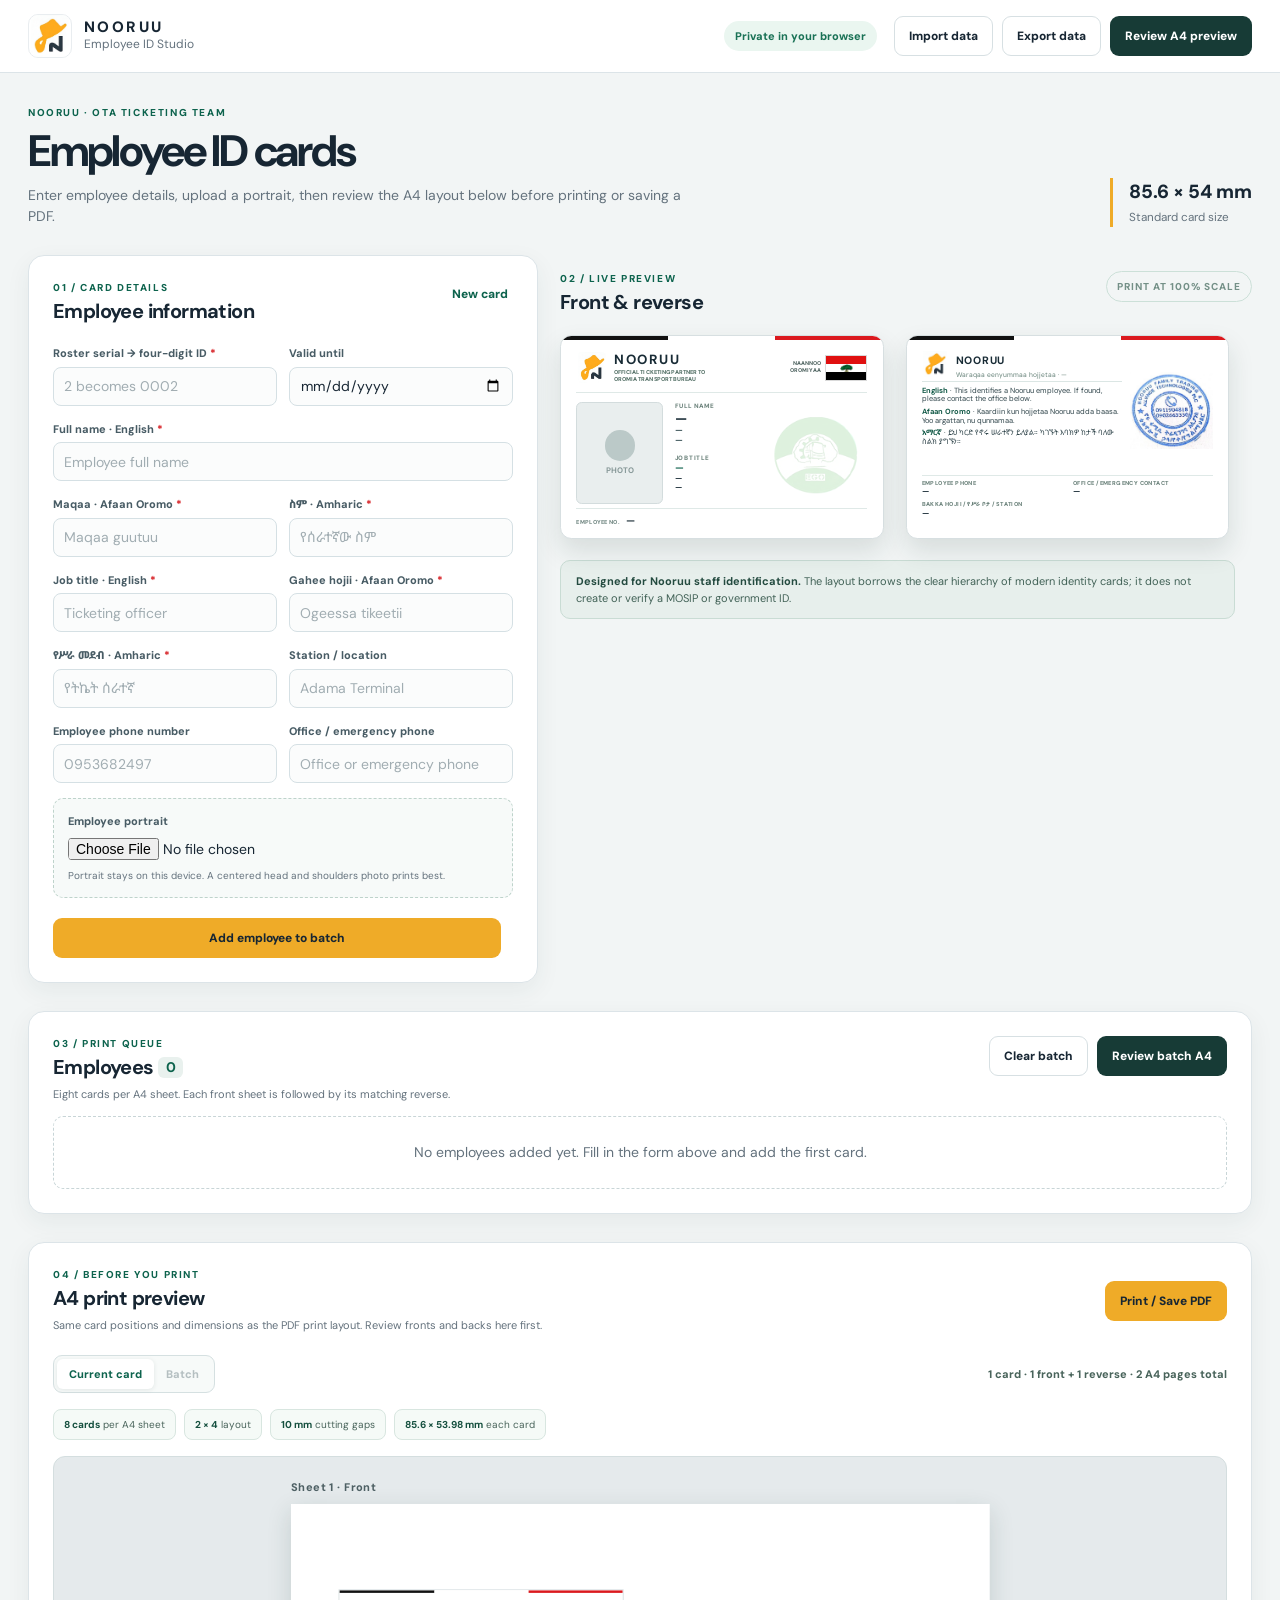
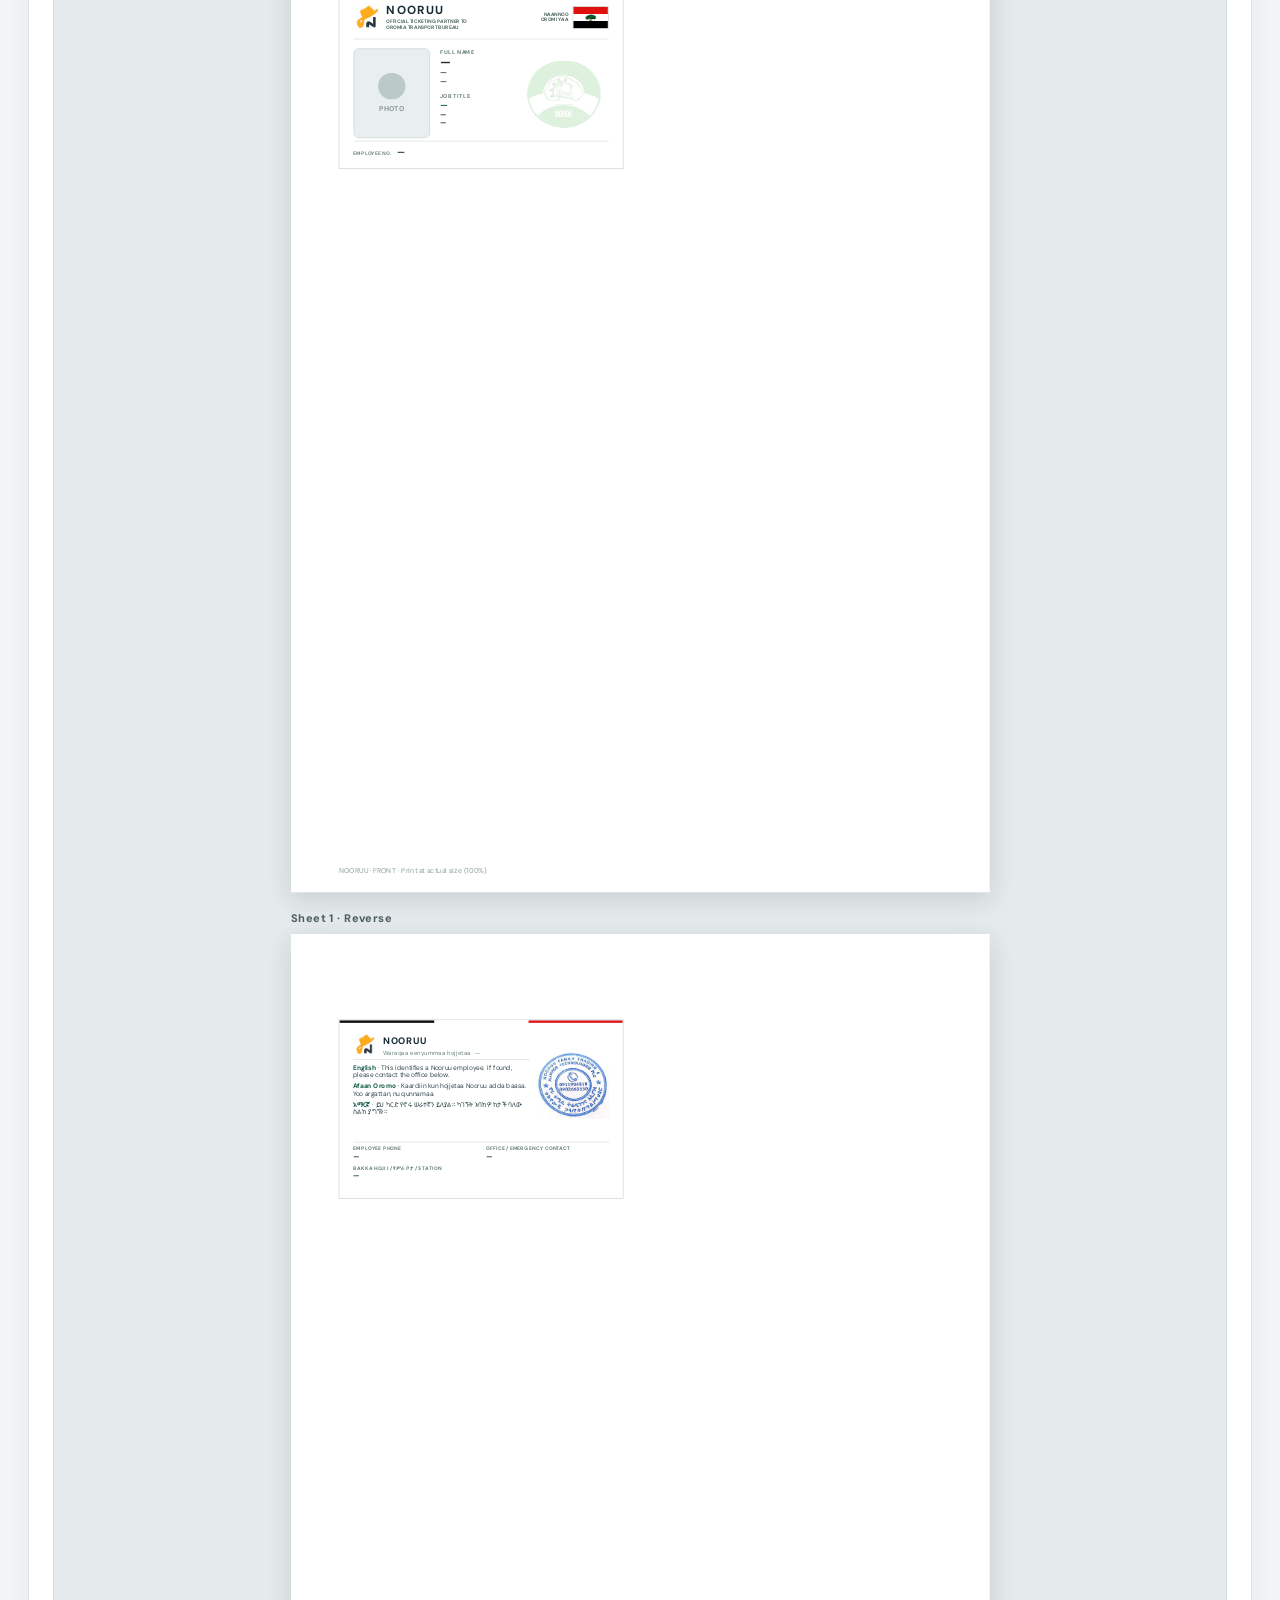
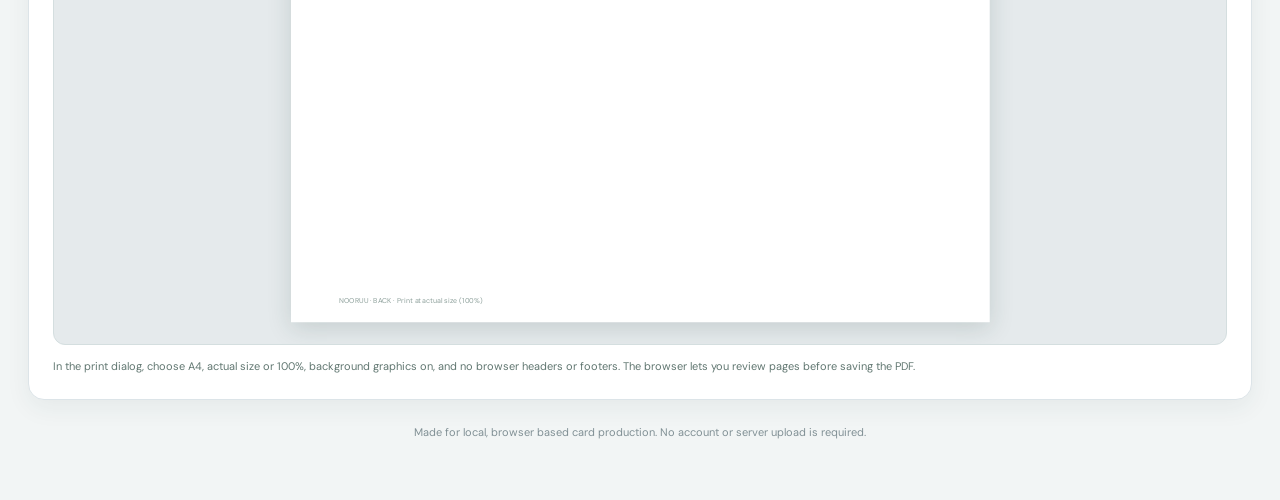
==== commit cb5f36ca: "Add official Oromia Transport Agency logo to card front" ====
--- a/nooruu_ota_official_bilingual_id_card_generator.html
+++ b/nooruu_ota_official_bilingual_id_card_generator.html
@@ -15,6 +15,7 @@
 .fit-line{display:block;width:100%;white-space:nowrap;overflow:hidden;text-overflow:clip}.back-copy{font-size:6pt;margin-top:2.5mm;line-height:1.2}.back-copy p{margin:0 0 1.5mm}
 .card-bottom{align-items:center;min-height:5.4mm;padding-top:.6mm}.card-id,.card-valid{display:flex;align-items:baseline;gap:1.5mm;font-size:7pt;line-height:1.1}.card-id span,.card-valid span{font-size:4.3pt;letter-spacing:.05em;color:#718782;font-weight:800}.card-id b,.card-valid b{font-size:7.5pt;color:#182b35}.card-valid{text-align:right}.card-mid{min-height:0}
 .portrait{height:27mm}.back-foot{white-space:nowrap;overflow:hidden;text-overflow:ellipsis}
+.card-fields{position:relative;isolation:isolate}.transport-watermark{position:absolute;right:1mm;top:50%;transform:translateY(-50%);width:25mm;height:25mm;object-fit:contain;opacity:.13;z-index:-1;pointer-events:none}.card-fields .card-field-block{position:relative}
 .card-company small{font-size:4.25pt;line-height:1.15;letter-spacing:.01em;font-weight:800;color:#516e64}
 .id-card:before{background:none}.card-stripe{height:1mm;background:#fff}.card-stripe i{display:block}.card-stripe i:nth-child(1){background:#111}.card-stripe i:nth-child(2){background:#fff}.card-stripe i:nth-child(3){background:#db191e}.card-body{height:calc(100% - 1mm)}.card-back{background:#fff}.card-flag span{font-size:4.15pt}.card-label{color:#698079}.card-field-block{margin-bottom:2mm}
 .sheet-panel{margin-top:28px;padding:24px}.sheet-panel .panel-head{align-items:center}.sheet-controls{display:flex;justify-content:space-between;align-items:center;gap:12px;flex-wrap:wrap;margin-bottom:16px}.sheet-mode{display:inline-flex;border:1px solid #d5e0e1;border-radius:9px;padding:3px;background:#f7faf9}.sheet-mode button{border:0;background:transparent;padding:7px 12px;border-radius:6px;color:#536970;font-size:11px;font-weight:800}.sheet-mode button.active{background:#fff;color:#0d634d;box-shadow:0 1px 5px #102f2a18}.sheet-mode button:disabled{opacity:.4;cursor:not-allowed}#sheetStatus{font-size:11px;font-weight:800;color:#49645b}.sheet-facts{display:flex;flex-wrap:wrap;gap:8px;margin-bottom:16px}.sheet-facts span{border:1px solid #d8e6e0;background:#f5faf7;border-radius:8px;padding:7px 10px;font-size:10px;color:#49645b}.sheet-facts b{color:#144f3e}.sheet-preview{background:#e5eaec;border:1px solid #d4dedf;border-radius:12px;padding:22px 10px;display:flex;flex-direction:column;align-items:center;gap:18px;overflow:hidden}.sheet-item{max-width:100%}.sheet-caption{font-size:11px;font-weight:800;color:#4e6064;letter-spacing:.04em;margin:0 0 8px}.sheet-stage{position:relative}.sheet-stage .print-page{transform-origin:top left;box-shadow:0 8px 26px #1b373528}.print-page{width:210mm;height:297mm;background:#fff;display:grid;grid-template-columns:repeat(2,85.6mm);grid-template-rows:repeat(4,53.98mm);column-gap:10mm;row-gap:10mm;justify-content:center;align-content:center;position:relative;overflow:hidden}.print-page .id-card{box-shadow:none;border-radius:0}.print-label{position:absolute;left:14.4mm;bottom:5mm;font-size:6pt;color:#8da09b}.print-tip{font-size:11px;color:#617771;margin:13px 0 0}#printRoot{display:none}
@@ -94,6 +95,7 @@
   const flag = '[data-uri]';
   const logo = '[data-uri]';
   const seal = '[data-uri]';
+  const transportLogo = '[data-uri]';
   let portrait = '';
   let batch = [];
   let printMode = 'single';
@@ -129,7 +131,7 @@
       <div class="card-body">
         <div class="card-top"><div class="card-company"><img src="${logo}" alt=""><div><b>NOORUU</b><small>OFFICIAL TICKETING PARTNER TO<br>OROMIA TRANSPORT BUREAU</small></div></div><div class="card-flag"><span>NAANNOO<br>OROMIYAA</span><img src="${flag}" alt="Oromia flag"></div></div>
         <div class="card-mid"><div class="portrait">${card.photo ? `<img src="${escape(card.photo)}" alt="Employee portrait">` : '<div class="portrait-placeholder">PHOTO</div>'}</div>
-          <div class="card-fields"><div class="card-field-block"><span class="card-label">FULL NAME</span><strong class="card-name fit-line">${display(card.nameEn)}</strong><span class="card-alt-name fit-line">${display(card.nameOm)}</span><span class="card-alt-name fit-line">${display(card.nameAm)}</span></div>
+          <div class="card-fields"><img class="transport-watermark" src="${transportLogo}" alt="Oromia Transport Agency logo"><div class="card-field-block"><span class="card-label">FULL NAME</span><strong class="card-name fit-line">${display(card.nameEn)}</strong><span class="card-alt-name fit-line">${display(card.nameOm)}</span><span class="card-alt-name fit-line">${display(card.nameAm)}</span></div>
           <div class="card-field-block"><span class="card-label">JOB TITLE</span><strong class="card-role fit-line">${display(card.roleEn)}</strong><span class="card-small fit-line">${display(card.roleOm)}</span><span class="card-small fit-line">${display(card.roleAm)}</span></div></div></div>
         <div class="card-bottom"><div class="card-id"><span>EMPLOYEE NO.</span><b>${display(card.employeeId)}</b></div>${card.expiry ? `<div class="card-valid"><span>VALID UNTIL</span><b>${dateLabel(card.expiry)}</b></div>` : ''}</div>
       </div></article>`;
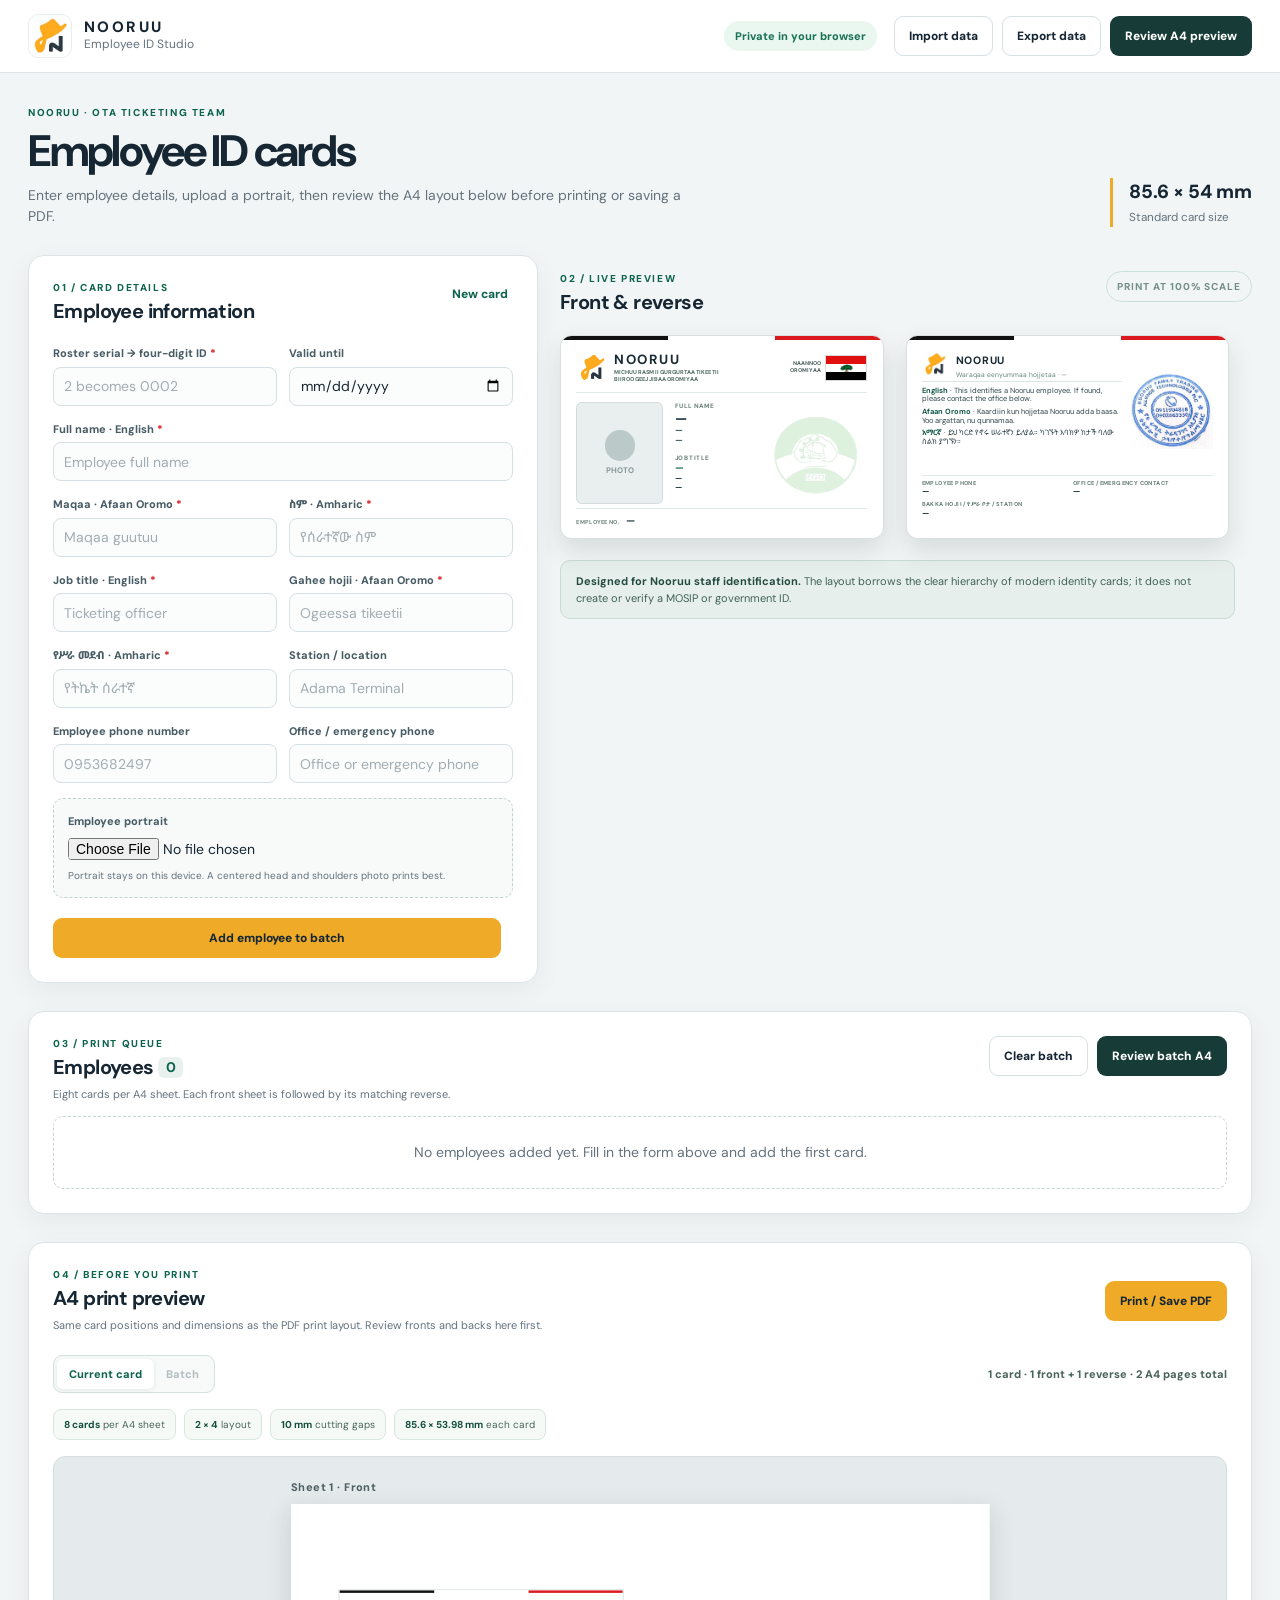
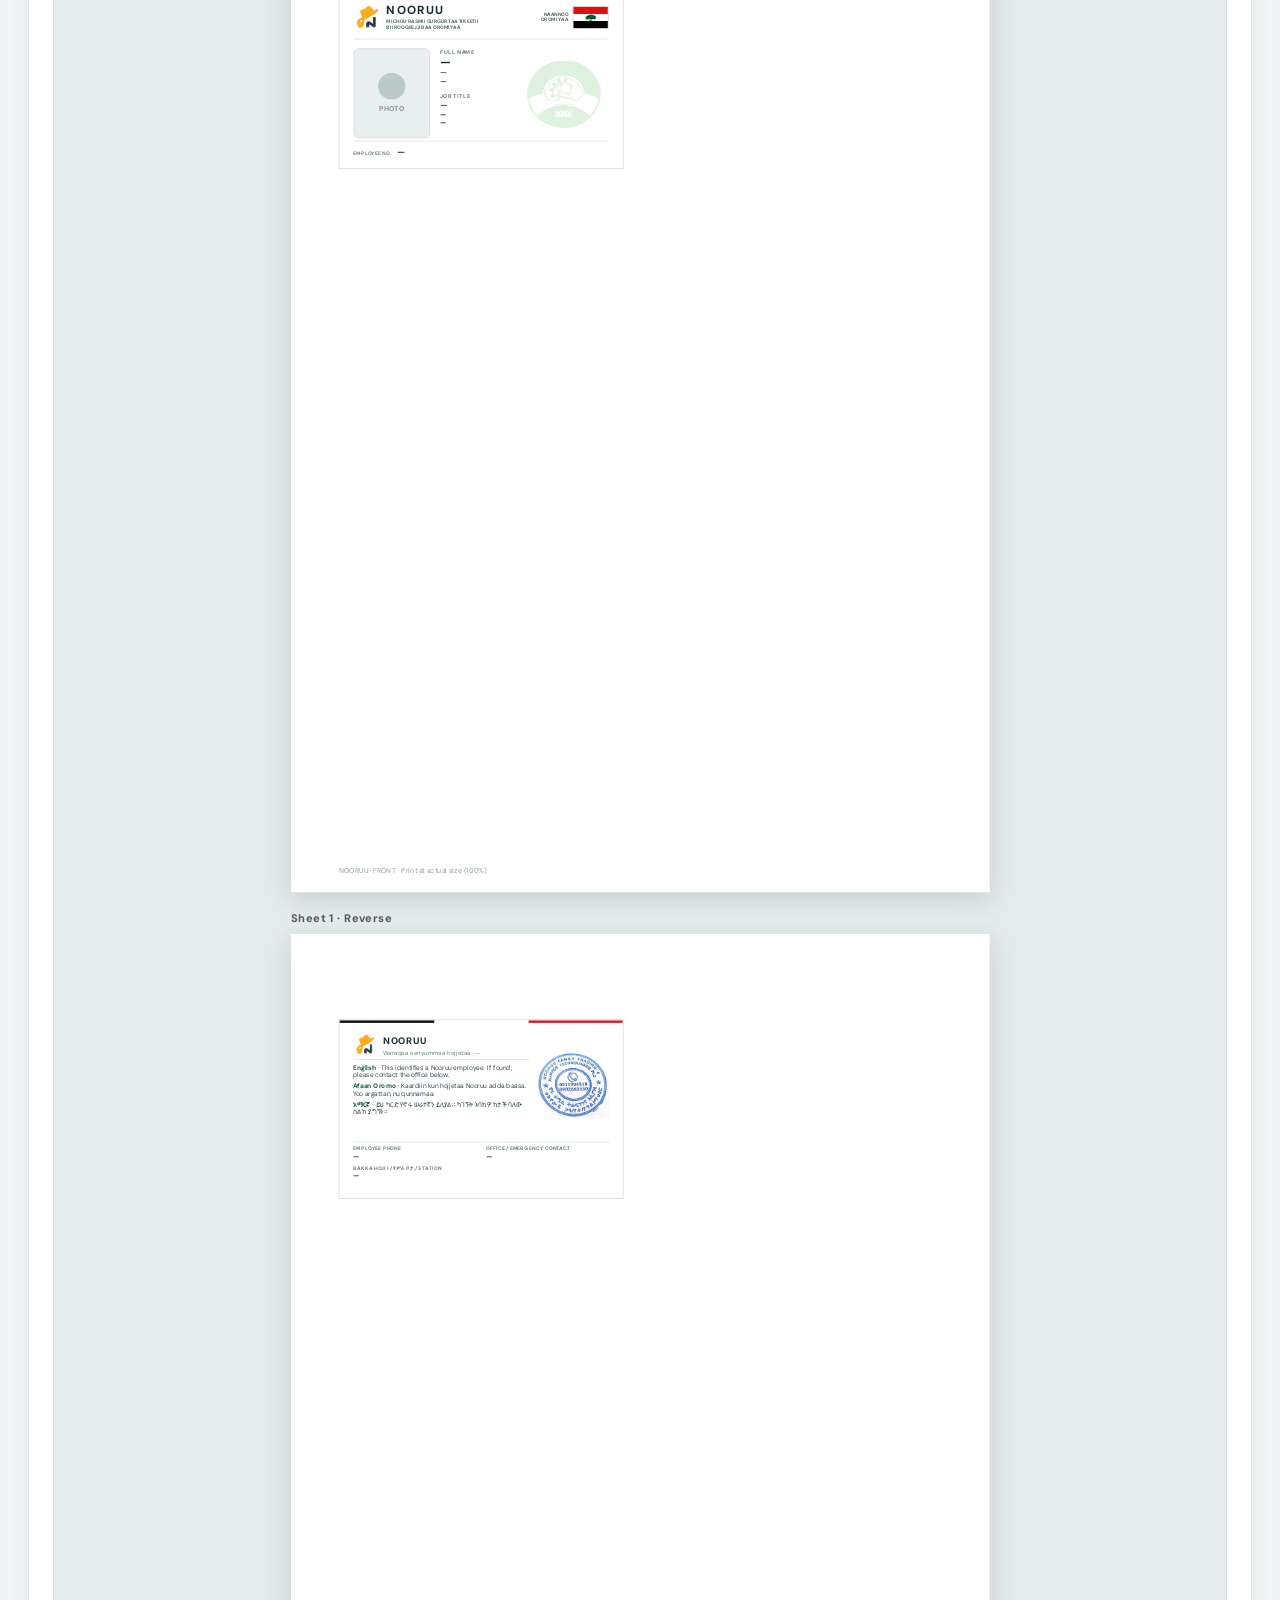
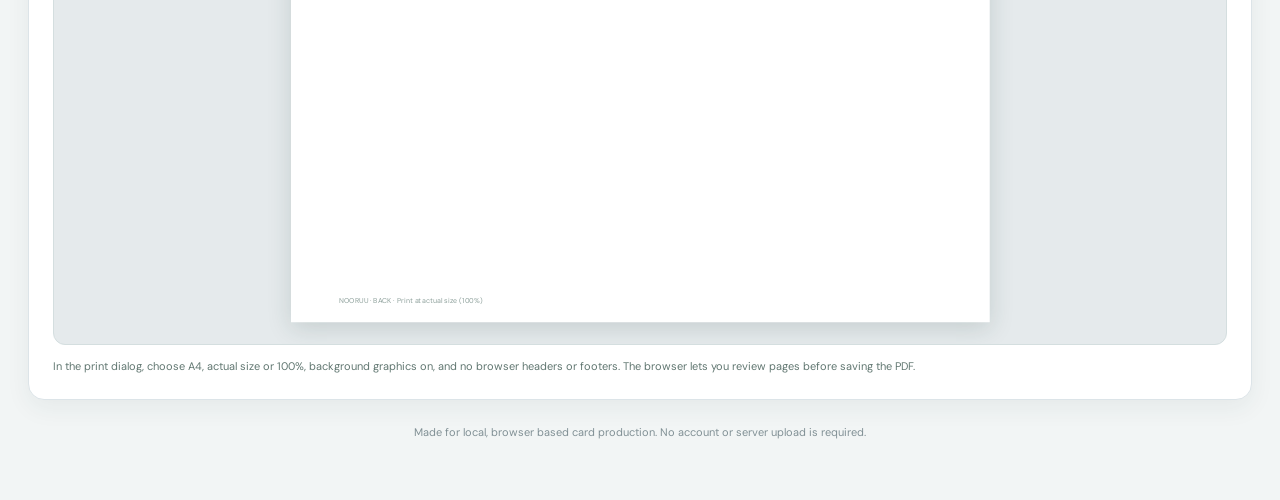
==== commit 12cb1610: "Translate partnership header into Afaan Oromo" ====
--- a/nooruu_ota_official_bilingual_id_card_generator.html
+++ b/nooruu_ota_official_bilingual_id_card_generator.html
@@ -129,7 +129,7 @@
     return `<article class="id-card card-front" aria-label="Front of employee ID card">
       <div class="card-stripe"><i></i><i></i><i></i></div>
       <div class="card-body">
-        <div class="card-top"><div class="card-company"><img src="${logo}" alt=""><div><b>NOORUU</b><small>OFFICIAL TICKETING PARTNER TO<br>OROMIA TRANSPORT BUREAU</small></div></div><div class="card-flag"><span>NAANNOO<br>OROMIYAA</span><img src="${flag}" alt="Oromia flag"></div></div>
+        <div class="card-top"><div class="card-company"><img src="${logo}" alt=""><div><b>NOORUU</b><small lang="om">MICHUU RASMII GURGURTAA TIKEETII<br>BIIROO GEEJJIBAA OROMIYAA</small></div></div><div class="card-flag"><span>NAANNOO<br>OROMIYAA</span><img src="${flag}" alt="Oromia flag"></div></div>
         <div class="card-mid"><div class="portrait">${card.photo ? `<img src="${escape(card.photo)}" alt="Employee portrait">` : '<div class="portrait-placeholder">PHOTO</div>'}</div>
           <div class="card-fields"><img class="transport-watermark" src="${transportLogo}" alt="Oromia Transport Agency logo"><div class="card-field-block"><span class="card-label">FULL NAME</span><strong class="card-name fit-line">${display(card.nameEn)}</strong><span class="card-alt-name fit-line">${display(card.nameOm)}</span><span class="card-alt-name fit-line">${display(card.nameAm)}</span></div>
           <div class="card-field-block"><span class="card-label">JOB TITLE</span><strong class="card-role fit-line">${display(card.roleEn)}</strong><span class="card-small fit-line">${display(card.roleOm)}</span><span class="card-small fit-line">${display(card.roleAm)}</span></div></div></div>
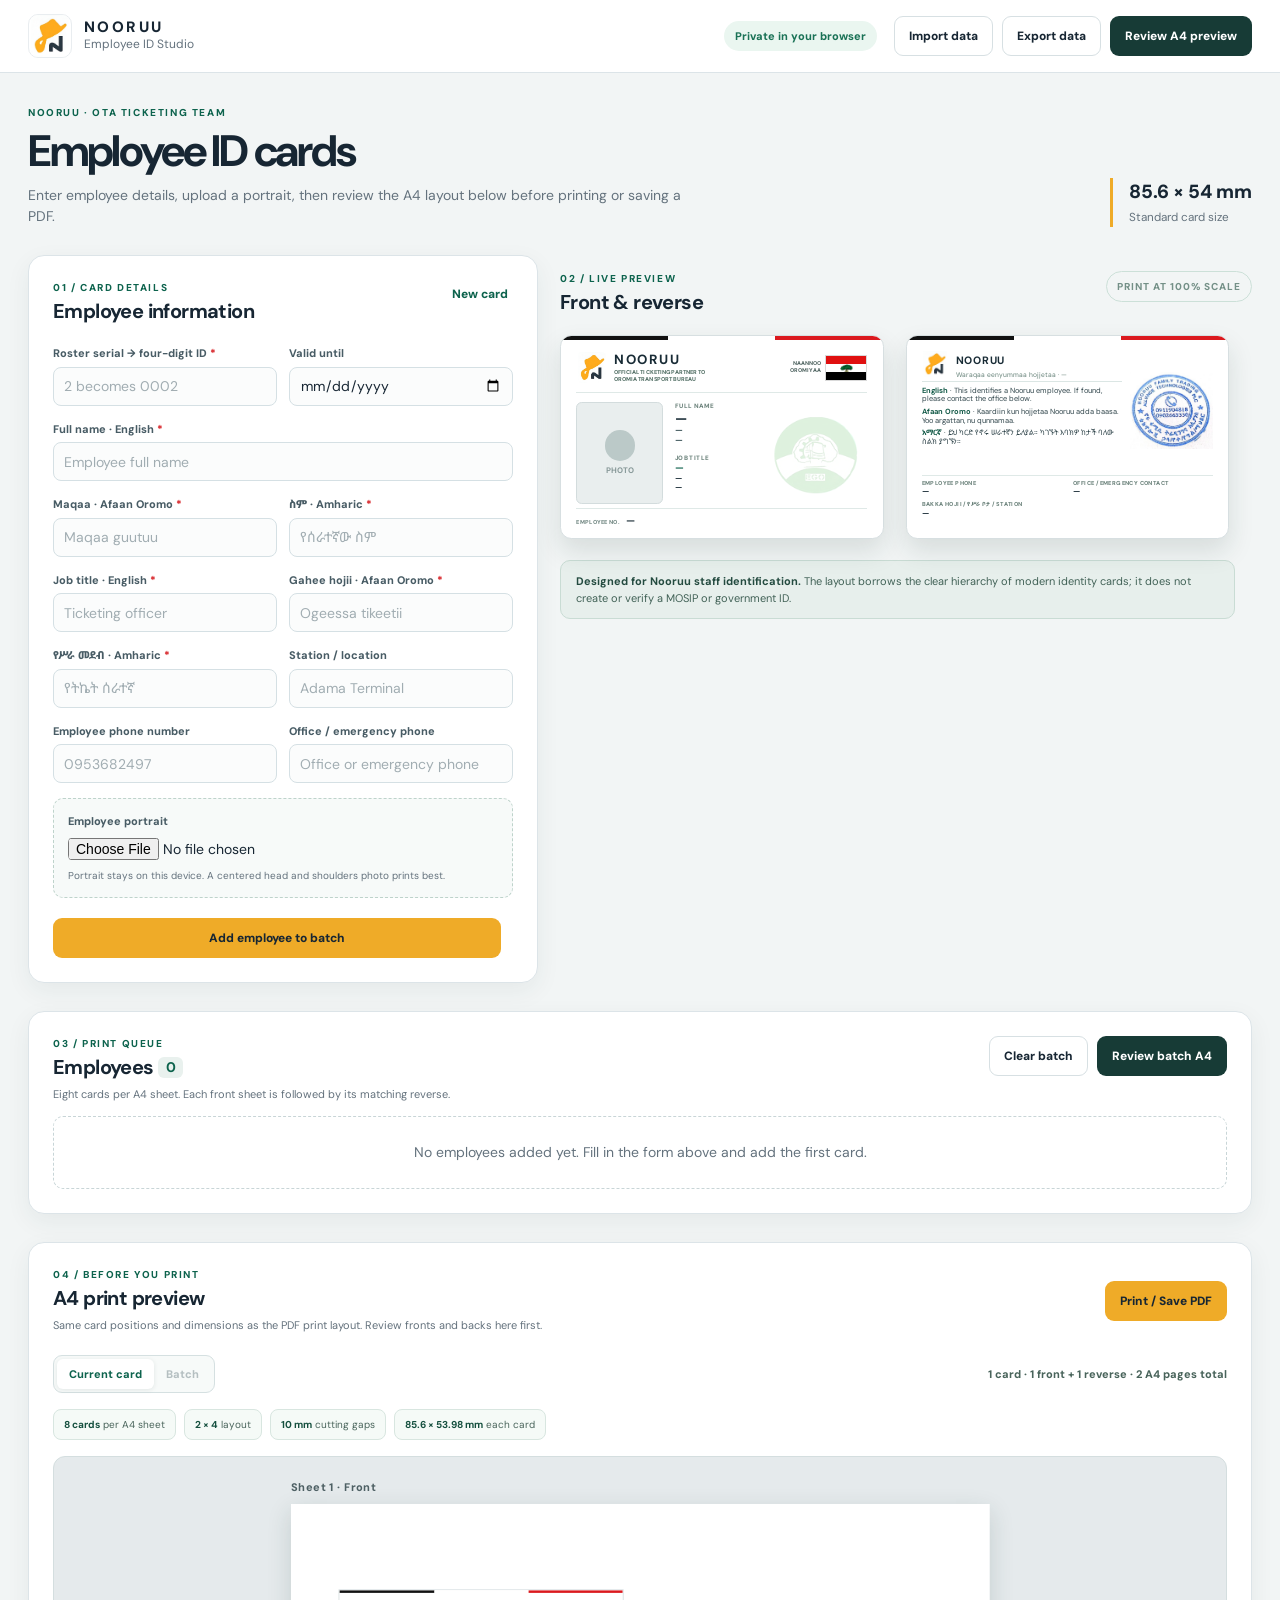
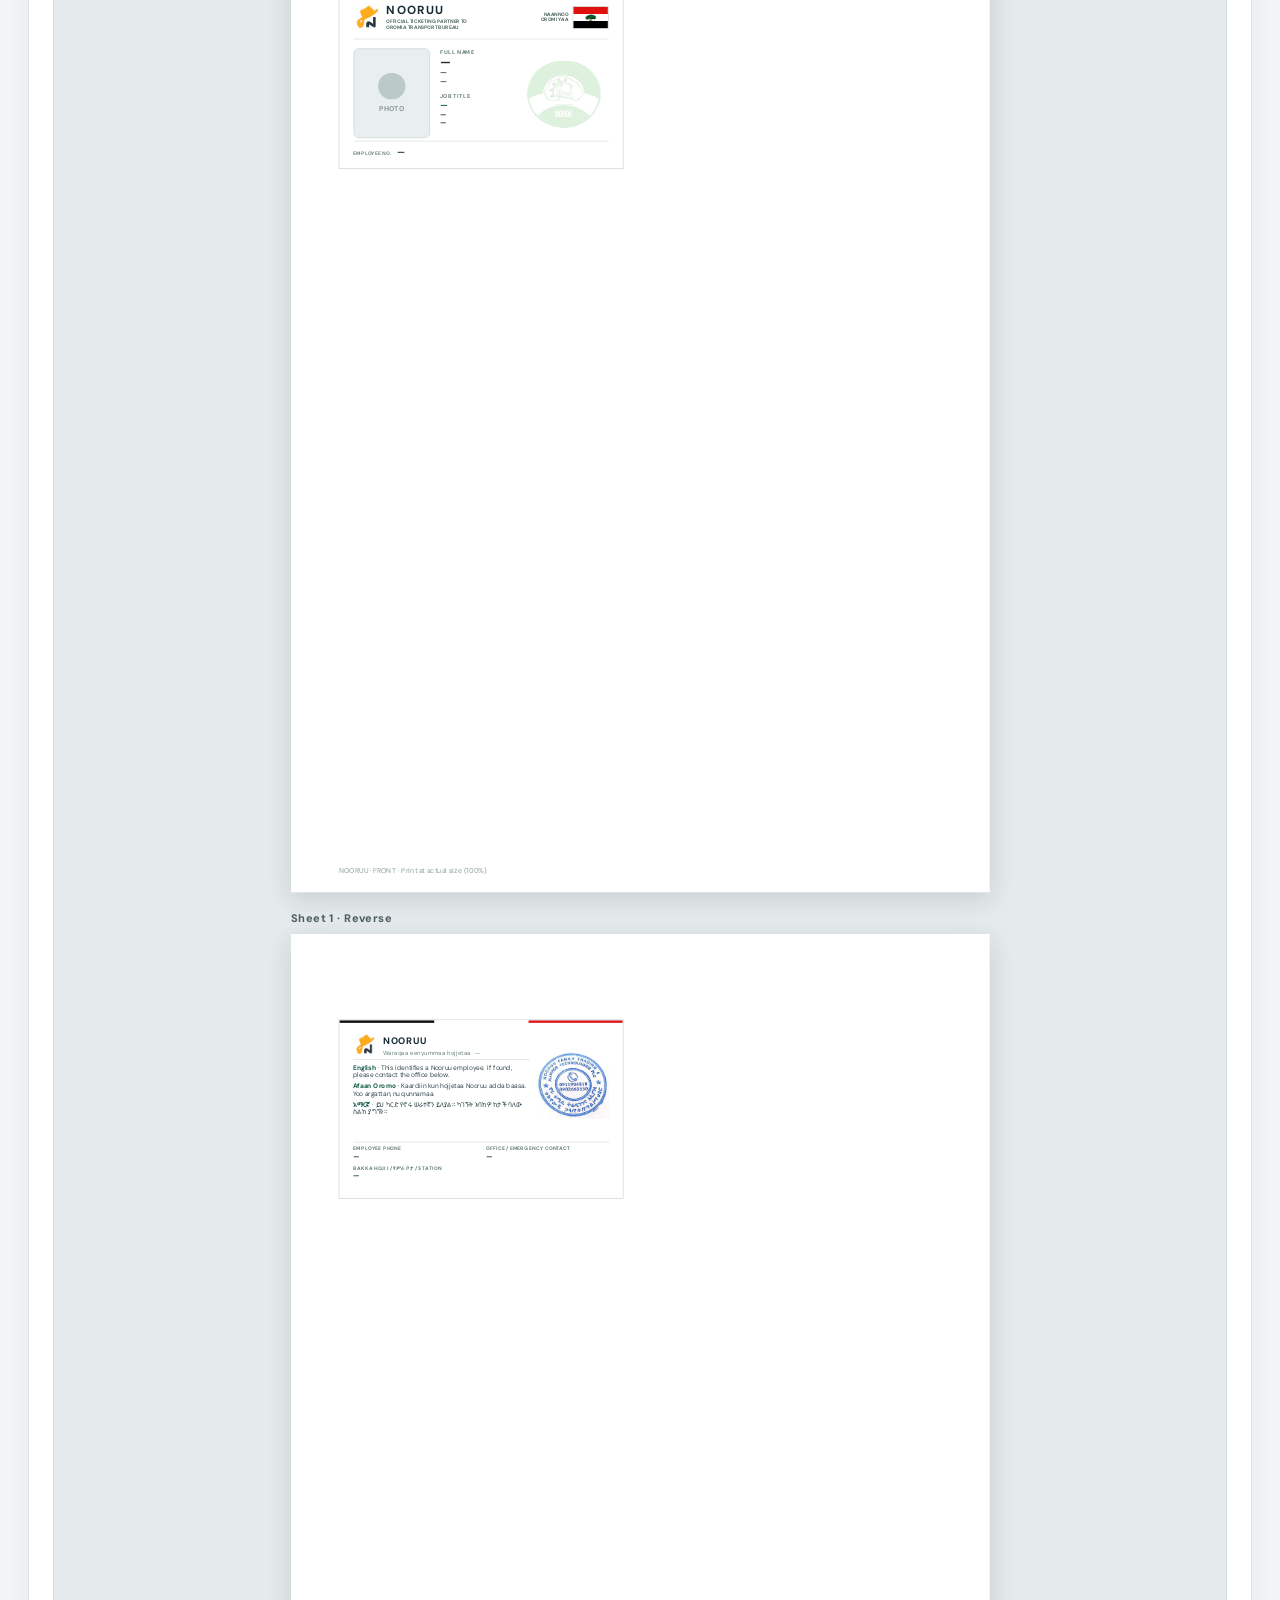
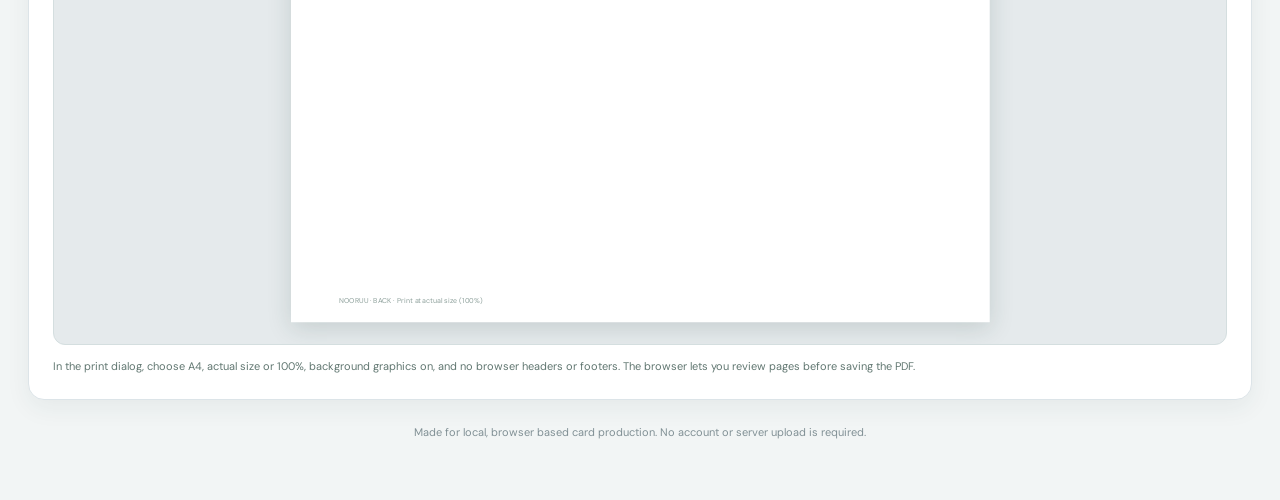
==== commit 6cad32c9: "Restore English partnership statement" ====
--- a/nooruu_ota_official_bilingual_id_card_generator.html
+++ b/nooruu_ota_official_bilingual_id_card_generator.html
@@ -129,7 +129,7 @@
     return `<article class="id-card card-front" aria-label="Front of employee ID card">
       <div class="card-stripe"><i></i><i></i><i></i></div>
       <div class="card-body">
-        <div class="card-top"><div class="card-company"><img src="${logo}" alt=""><div><b>NOORUU</b><small lang="om">MICHUU RASMII GURGURTAA TIKEETII<br>BIIROO GEEJJIBAA OROMIYAA</small></div></div><div class="card-flag"><span>NAANNOO<br>OROMIYAA</span><img src="${flag}" alt="Oromia flag"></div></div>
+        <div class="card-top"><div class="card-company"><img src="${logo}" alt=""><div><b>NOORUU</b><small lang="en">OFFICIAL TICKETING PARTNER TO<br>OROMIA TRANSPORT BUREAU</small></div></div><div class="card-flag"><span>NAANNOO<br>OROMIYAA</span><img src="${flag}" alt="Oromia flag"></div></div>
         <div class="card-mid"><div class="portrait">${card.photo ? `<img src="${escape(card.photo)}" alt="Employee portrait">` : '<div class="portrait-placeholder">PHOTO</div>'}</div>
           <div class="card-fields"><img class="transport-watermark" src="${transportLogo}" alt="Oromia Transport Agency logo"><div class="card-field-block"><span class="card-label">FULL NAME</span><strong class="card-name fit-line">${display(card.nameEn)}</strong><span class="card-alt-name fit-line">${display(card.nameOm)}</span><span class="card-alt-name fit-line">${display(card.nameAm)}</span></div>
           <div class="card-field-block"><span class="card-label">JOB TITLE</span><strong class="card-role fit-line">${display(card.roleEn)}</strong><span class="card-small fit-line">${display(card.roleOm)}</span><span class="card-small fit-line">${display(card.roleAm)}</span></div></div></div>
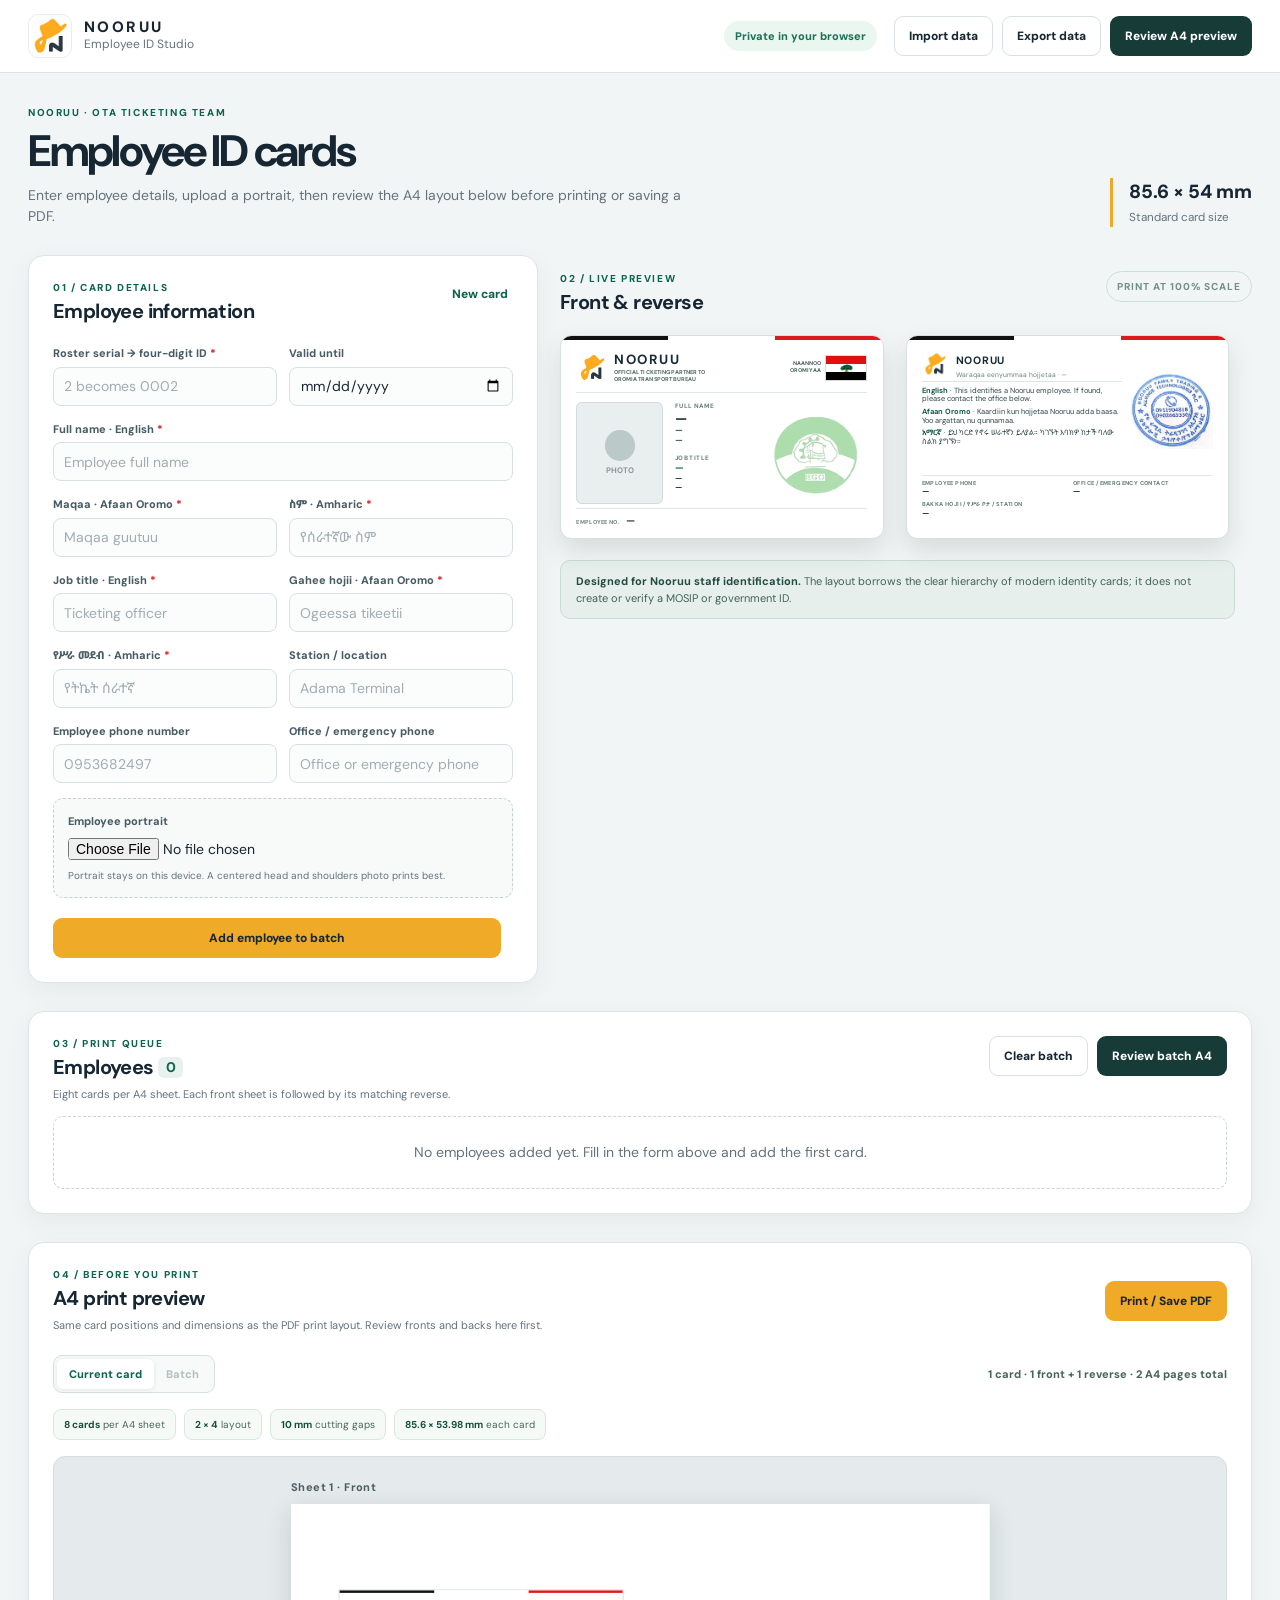
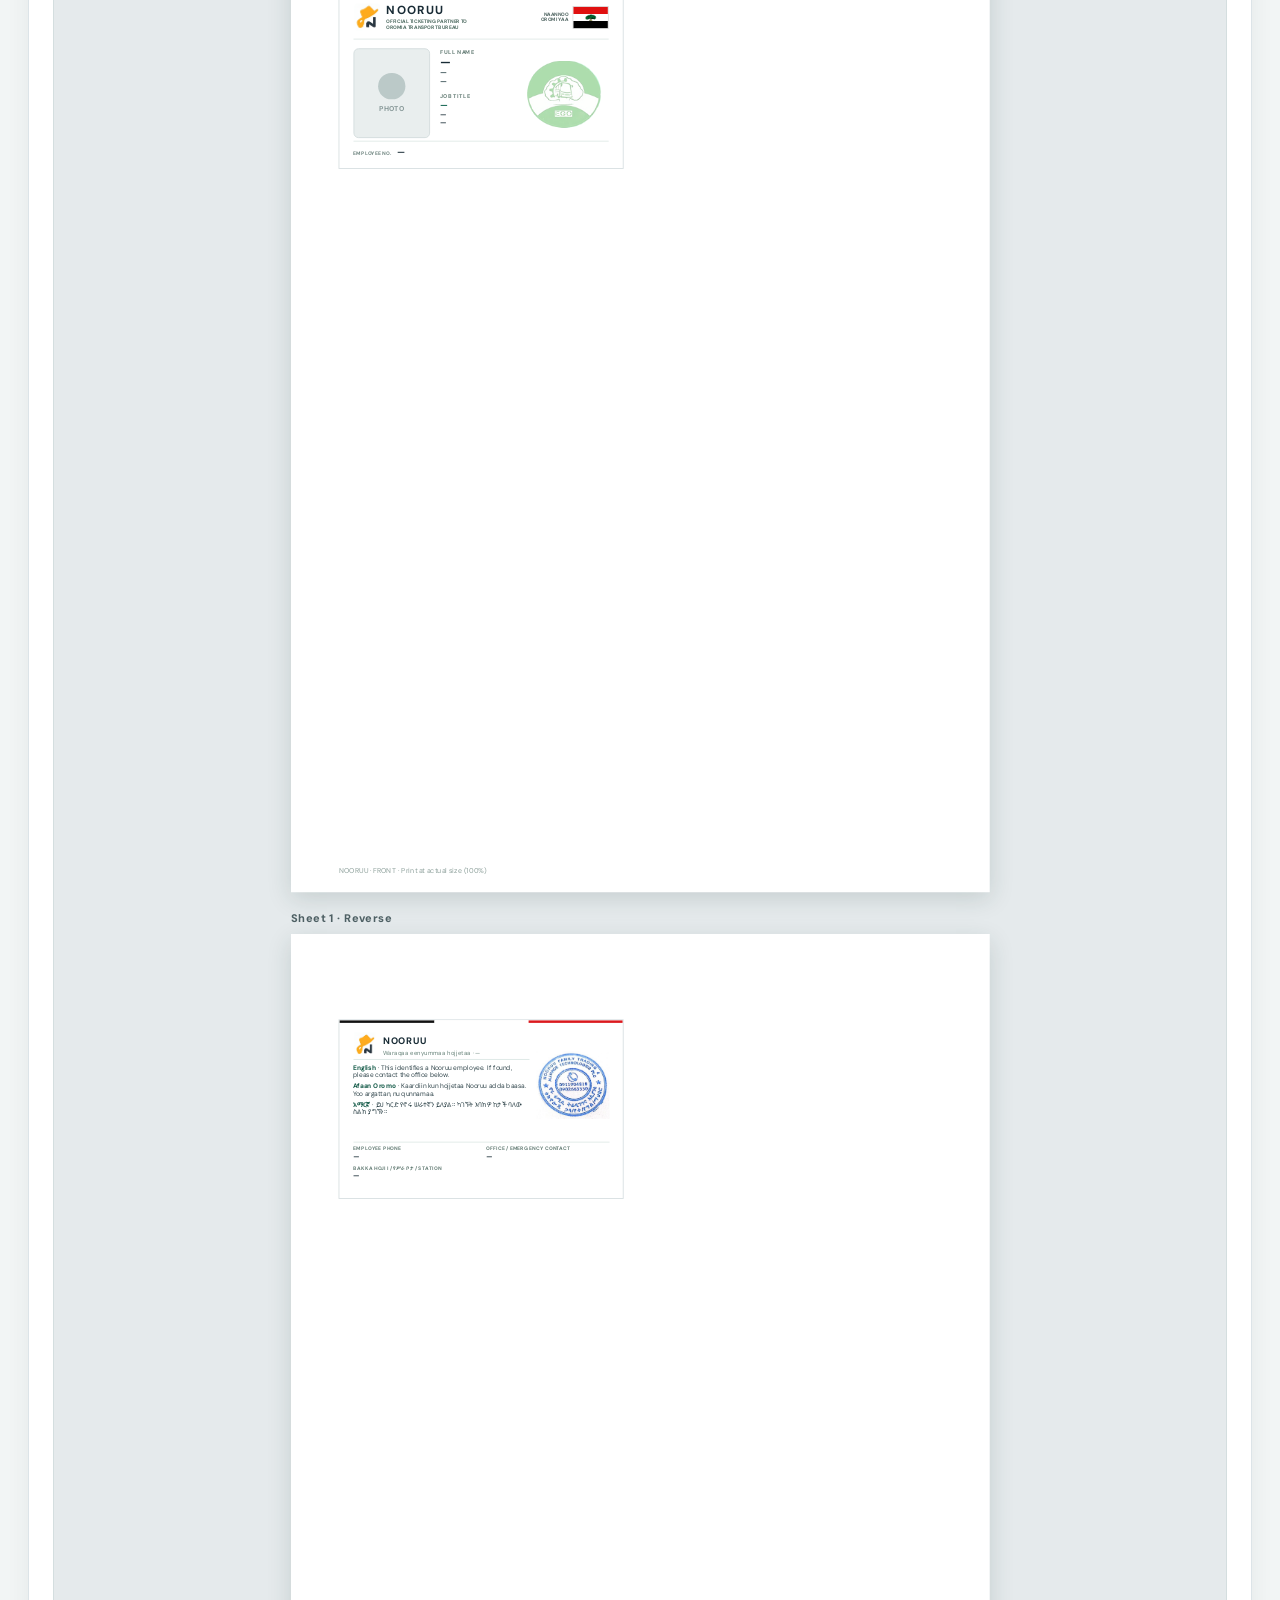
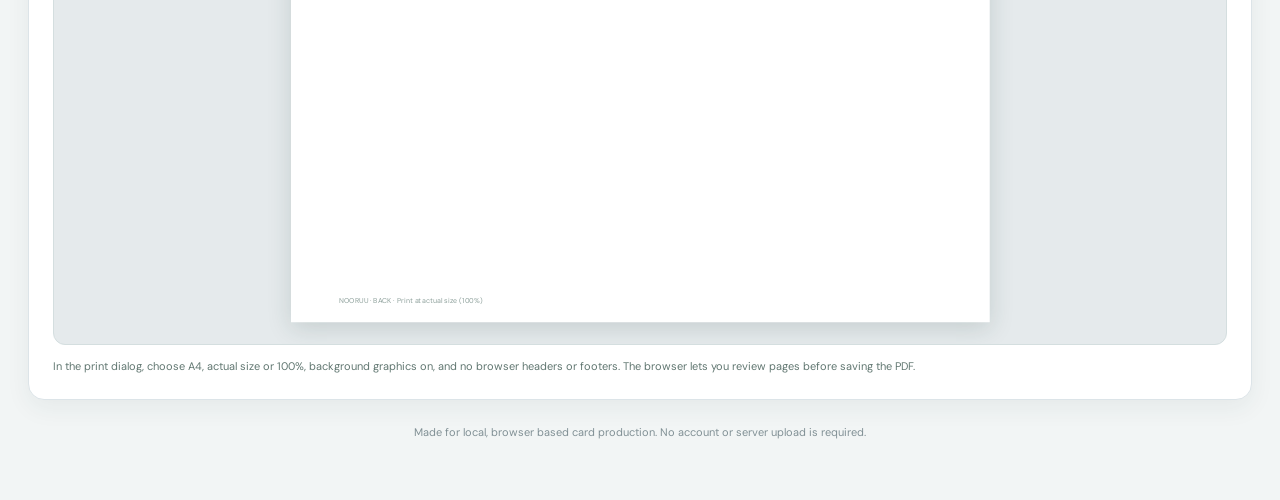
==== commit 779e5fbf: "Increase OTA logo visibility on ID front" ====
--- a/nooruu_ota_official_bilingual_id_card_generator.html
+++ b/nooruu_ota_official_bilingual_id_card_generator.html
@@ -15,7 +15,7 @@
 .fit-line{display:block;width:100%;white-space:nowrap;overflow:hidden;text-overflow:clip}.back-copy{font-size:6pt;margin-top:2.5mm;line-height:1.2}.back-copy p{margin:0 0 1.5mm}
 .card-bottom{align-items:center;min-height:5.4mm;padding-top:.6mm}.card-id,.card-valid{display:flex;align-items:baseline;gap:1.5mm;font-size:7pt;line-height:1.1}.card-id span,.card-valid span{font-size:4.3pt;letter-spacing:.05em;color:#718782;font-weight:800}.card-id b,.card-valid b{font-size:7.5pt;color:#182b35}.card-valid{text-align:right}.card-mid{min-height:0}
 .portrait{height:27mm}.back-foot{white-space:nowrap;overflow:hidden;text-overflow:ellipsis}
-.card-fields{position:relative;isolation:isolate}.transport-watermark{position:absolute;right:1mm;top:50%;transform:translateY(-50%);width:25mm;height:25mm;object-fit:contain;opacity:.13;z-index:-1;pointer-events:none}.card-fields .card-field-block{position:relative}
+.card-fields{position:relative;isolation:isolate}.transport-watermark{position:absolute;right:1mm;top:50%;transform:translateY(-50%);width:25mm;height:25mm;object-fit:contain;opacity:.32;z-index:-1;pointer-events:none}.card-fields .card-field-block{position:relative}
 .card-company small{font-size:4.25pt;line-height:1.15;letter-spacing:.01em;font-weight:800;color:#516e64}
 .id-card:before{background:none}.card-stripe{height:1mm;background:#fff}.card-stripe i{display:block}.card-stripe i:nth-child(1){background:#111}.card-stripe i:nth-child(2){background:#fff}.card-stripe i:nth-child(3){background:#db191e}.card-body{height:calc(100% - 1mm)}.card-back{background:#fff}.card-flag span{font-size:4.15pt}.card-label{color:#698079}.card-field-block{margin-bottom:2mm}
 .sheet-panel{margin-top:28px;padding:24px}.sheet-panel .panel-head{align-items:center}.sheet-controls{display:flex;justify-content:space-between;align-items:center;gap:12px;flex-wrap:wrap;margin-bottom:16px}.sheet-mode{display:inline-flex;border:1px solid #d5e0e1;border-radius:9px;padding:3px;background:#f7faf9}.sheet-mode button{border:0;background:transparent;padding:7px 12px;border-radius:6px;color:#536970;font-size:11px;font-weight:800}.sheet-mode button.active{background:#fff;color:#0d634d;box-shadow:0 1px 5px #102f2a18}.sheet-mode button:disabled{opacity:.4;cursor:not-allowed}#sheetStatus{font-size:11px;font-weight:800;color:#49645b}.sheet-facts{display:flex;flex-wrap:wrap;gap:8px;margin-bottom:16px}.sheet-facts span{border:1px solid #d8e6e0;background:#f5faf7;border-radius:8px;padding:7px 10px;font-size:10px;color:#49645b}.sheet-facts b{color:#144f3e}.sheet-preview{background:#e5eaec;border:1px solid #d4dedf;border-radius:12px;padding:22px 10px;display:flex;flex-direction:column;align-items:center;gap:18px;overflow:hidden}.sheet-item{max-width:100%}.sheet-caption{font-size:11px;font-weight:800;color:#4e6064;letter-spacing:.04em;margin:0 0 8px}.sheet-stage{position:relative}.sheet-stage .print-page{transform-origin:top left;box-shadow:0 8px 26px #1b373528}.print-page{width:210mm;height:297mm;background:#fff;display:grid;grid-template-columns:repeat(2,85.6mm);grid-template-rows:repeat(4,53.98mm);column-gap:10mm;row-gap:10mm;justify-content:center;align-content:center;position:relative;overflow:hidden}.print-page .id-card{box-shadow:none;border-radius:0}.print-label{position:absolute;left:14.4mm;bottom:5mm;font-size:6pt;color:#8da09b}.print-tip{font-size:11px;color:#617771;margin:13px 0 0}#printRoot{display:none}
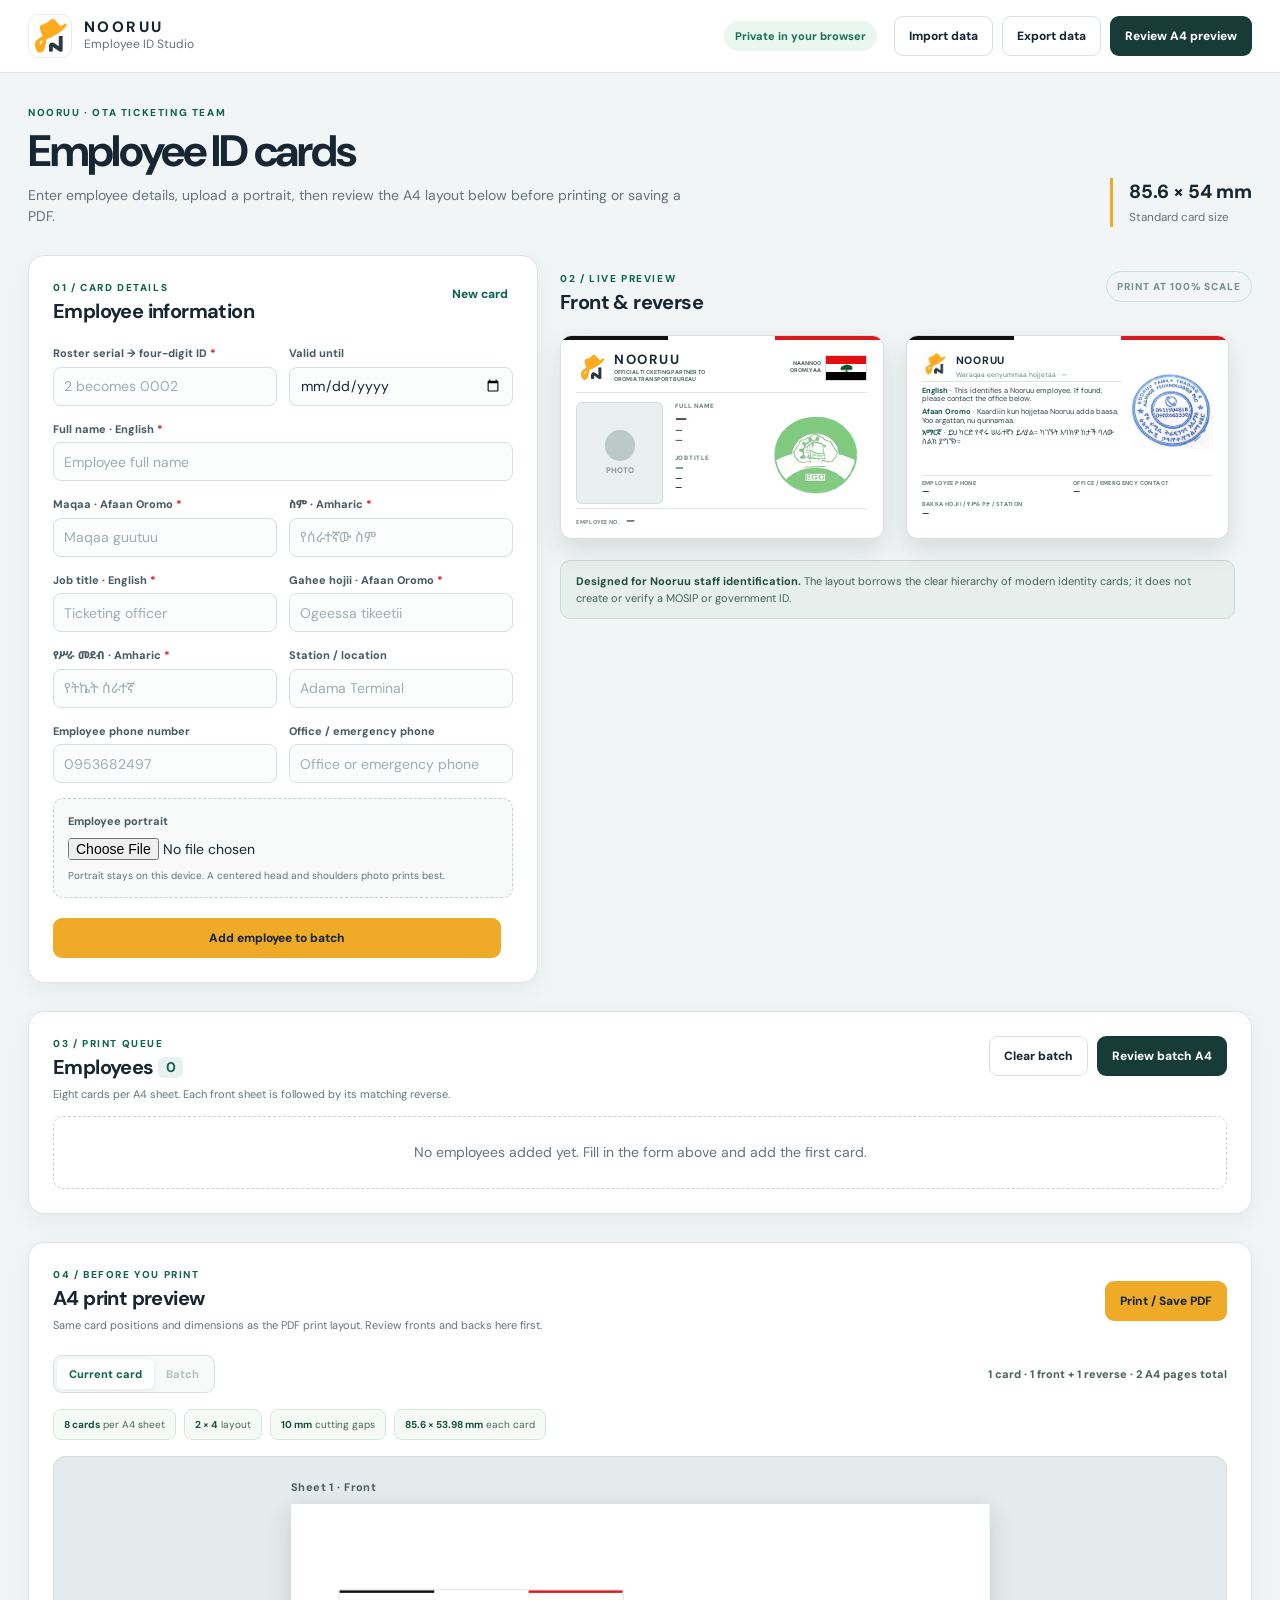
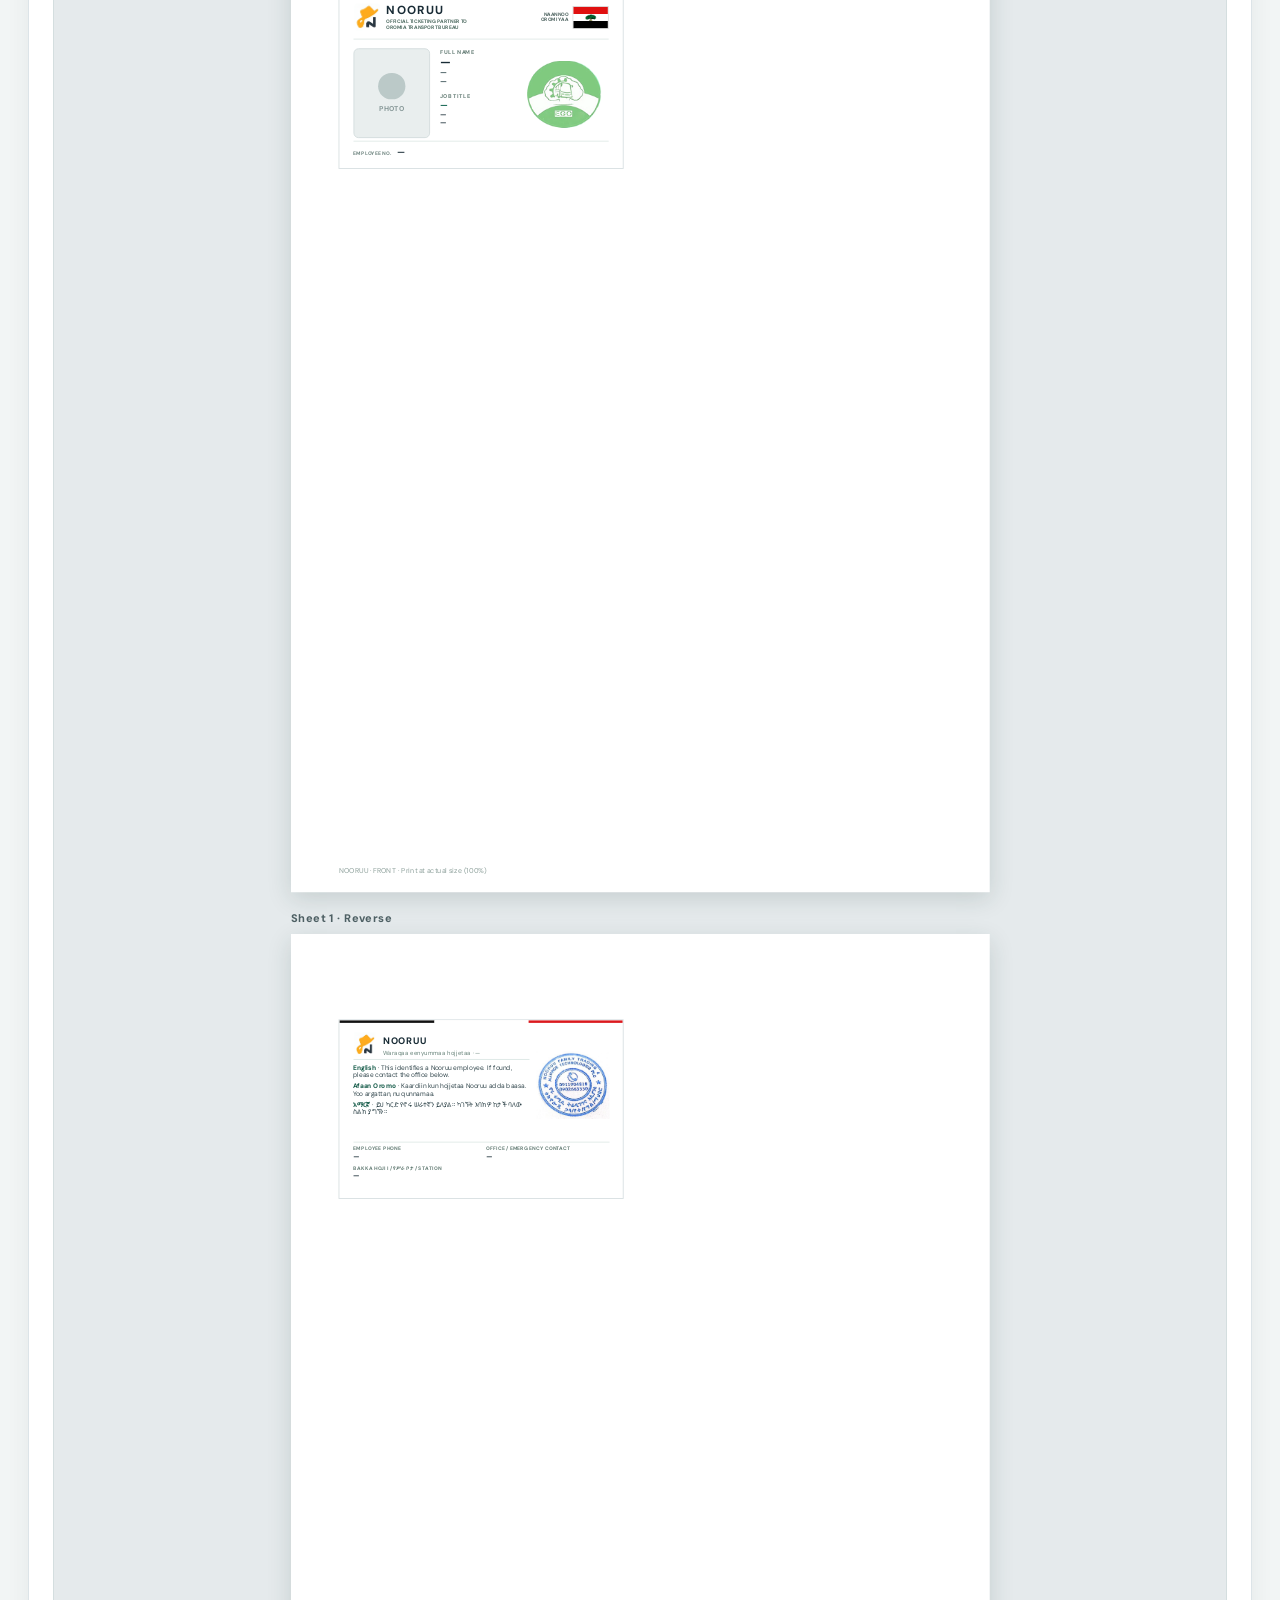
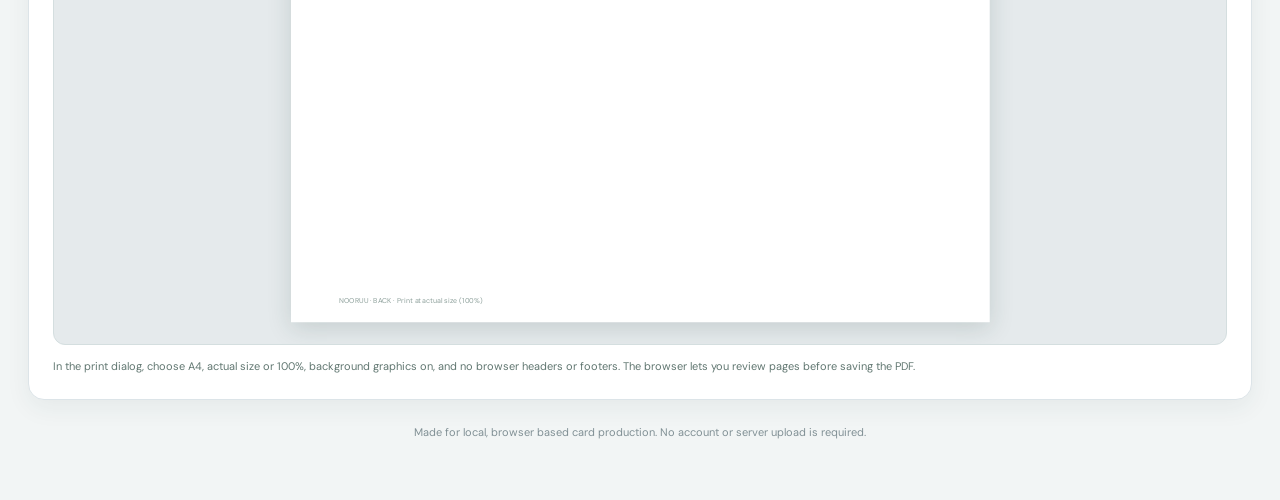
==== commit 960efb58: "Set OTA logo opacity to 50 percent" ====
--- a/nooruu_ota_official_bilingual_id_card_generator.html
+++ b/nooruu_ota_official_bilingual_id_card_generator.html
@@ -15,7 +15,7 @@
 .fit-line{display:block;width:100%;white-space:nowrap;overflow:hidden;text-overflow:clip}.back-copy{font-size:6pt;margin-top:2.5mm;line-height:1.2}.back-copy p{margin:0 0 1.5mm}
 .card-bottom{align-items:center;min-height:5.4mm;padding-top:.6mm}.card-id,.card-valid{display:flex;align-items:baseline;gap:1.5mm;font-size:7pt;line-height:1.1}.card-id span,.card-valid span{font-size:4.3pt;letter-spacing:.05em;color:#718782;font-weight:800}.card-id b,.card-valid b{font-size:7.5pt;color:#182b35}.card-valid{text-align:right}.card-mid{min-height:0}
 .portrait{height:27mm}.back-foot{white-space:nowrap;overflow:hidden;text-overflow:ellipsis}
-.card-fields{position:relative;isolation:isolate}.transport-watermark{position:absolute;right:1mm;top:50%;transform:translateY(-50%);width:25mm;height:25mm;object-fit:contain;opacity:.32;z-index:-1;pointer-events:none}.card-fields .card-field-block{position:relative}
+.card-fields{position:relative;isolation:isolate}.transport-watermark{position:absolute;right:1mm;top:50%;transform:translateY(-50%);width:25mm;height:25mm;object-fit:contain;opacity:.5;z-index:-1;pointer-events:none}.card-fields .card-field-block{position:relative}
 .card-company small{font-size:4.25pt;line-height:1.15;letter-spacing:.01em;font-weight:800;color:#516e64}
 .id-card:before{background:none}.card-stripe{height:1mm;background:#fff}.card-stripe i{display:block}.card-stripe i:nth-child(1){background:#111}.card-stripe i:nth-child(2){background:#fff}.card-stripe i:nth-child(3){background:#db191e}.card-body{height:calc(100% - 1mm)}.card-back{background:#fff}.card-flag span{font-size:4.15pt}.card-label{color:#698079}.card-field-block{margin-bottom:2mm}
 .sheet-panel{margin-top:28px;padding:24px}.sheet-panel .panel-head{align-items:center}.sheet-controls{display:flex;justify-content:space-between;align-items:center;gap:12px;flex-wrap:wrap;margin-bottom:16px}.sheet-mode{display:inline-flex;border:1px solid #d5e0e1;border-radius:9px;padding:3px;background:#f7faf9}.sheet-mode button{border:0;background:transparent;padding:7px 12px;border-radius:6px;color:#536970;font-size:11px;font-weight:800}.sheet-mode button.active{background:#fff;color:#0d634d;box-shadow:0 1px 5px #102f2a18}.sheet-mode button:disabled{opacity:.4;cursor:not-allowed}#sheetStatus{font-size:11px;font-weight:800;color:#49645b}.sheet-facts{display:flex;flex-wrap:wrap;gap:8px;margin-bottom:16px}.sheet-facts span{border:1px solid #d8e6e0;background:#f5faf7;border-radius:8px;padding:7px 10px;font-size:10px;color:#49645b}.sheet-facts b{color:#144f3e}.sheet-preview{background:#e5eaec;border:1px solid #d4dedf;border-radius:12px;padding:22px 10px;display:flex;flex-direction:column;align-items:center;gap:18px;overflow:hidden}.sheet-item{max-width:100%}.sheet-caption{font-size:11px;font-weight:800;color:#4e6064;letter-spacing:.04em;margin:0 0 8px}.sheet-stage{position:relative}.sheet-stage .print-page{transform-origin:top left;box-shadow:0 8px 26px #1b373528}.print-page{width:210mm;height:297mm;background:#fff;display:grid;grid-template-columns:repeat(2,85.6mm);grid-template-rows:repeat(4,53.98mm);column-gap:10mm;row-gap:10mm;justify-content:center;align-content:center;position:relative;overflow:hidden}.print-page .id-card{box-shadow:none;border-radius:0}.print-label{position:absolute;left:14.4mm;bottom:5mm;font-size:6pt;color:#8da09b}.print-tip{font-size:11px;color:#617771;margin:13px 0 0}#printRoot{display:none}
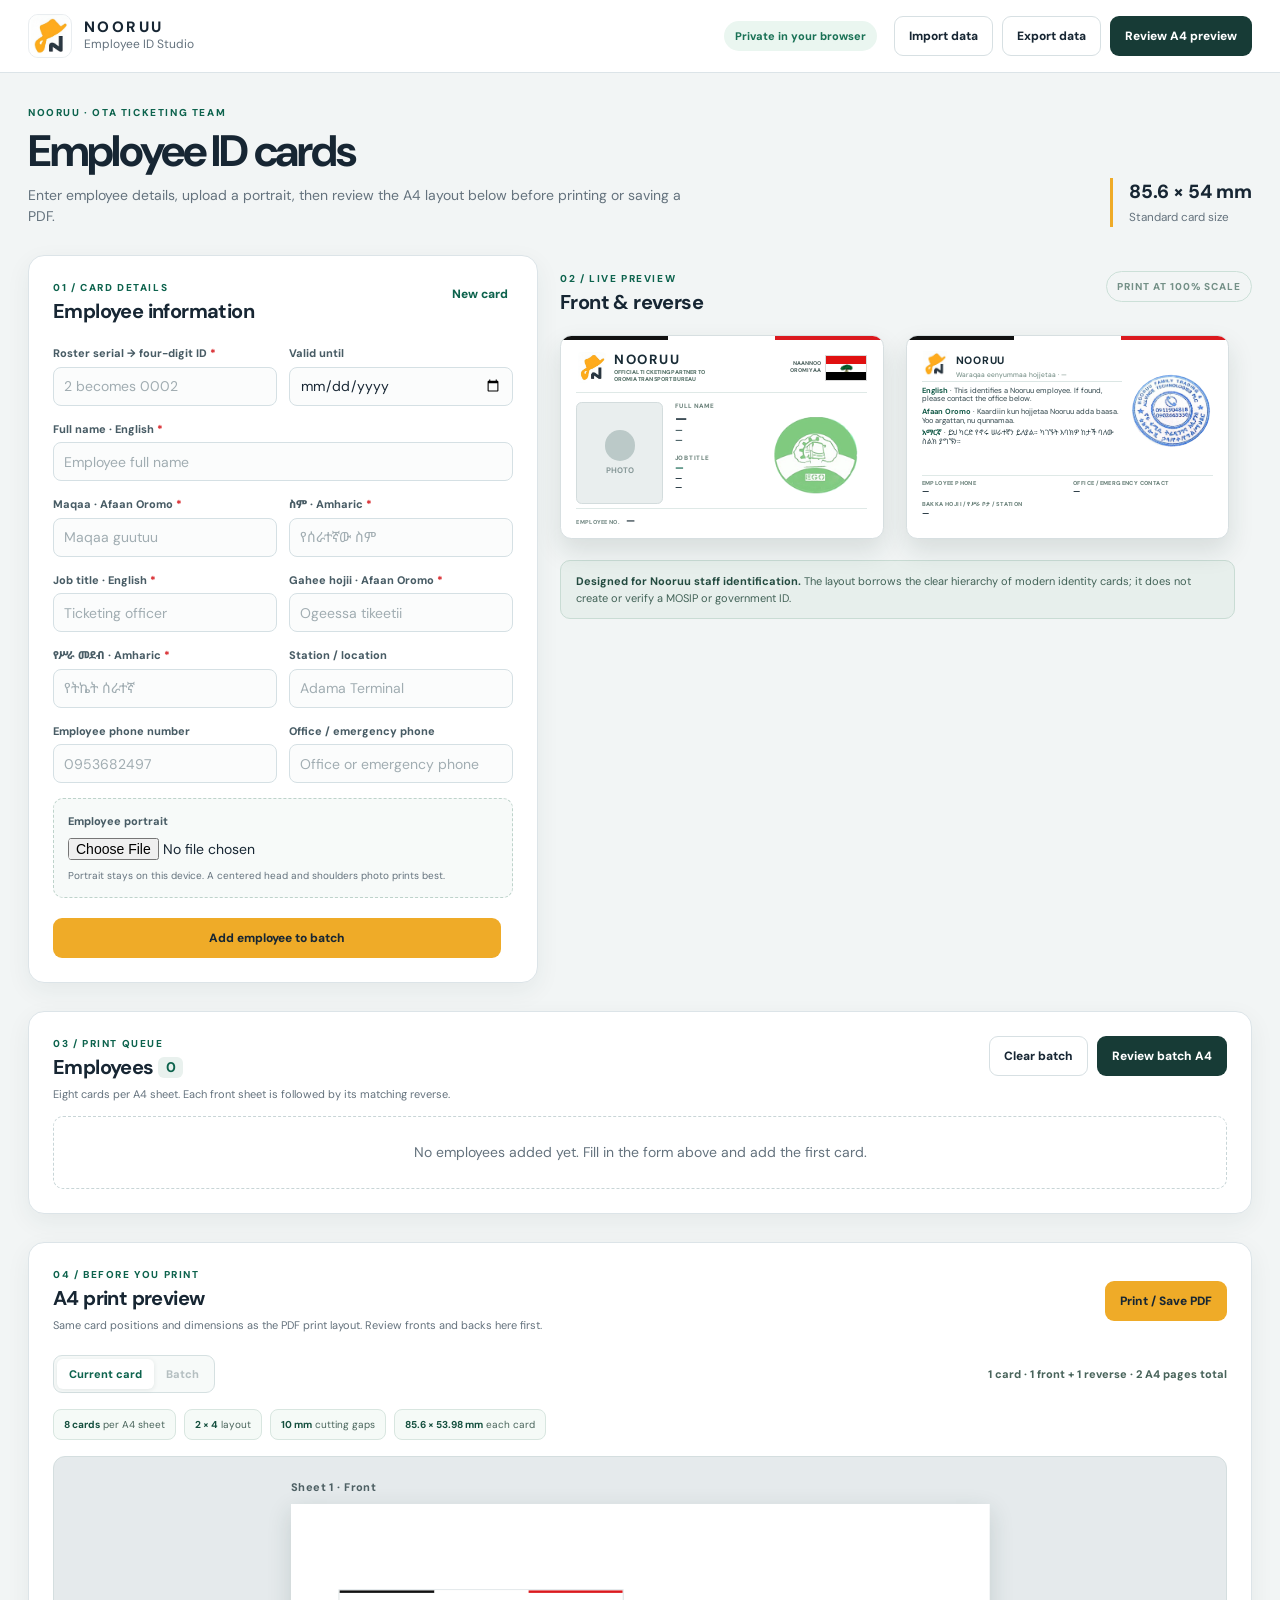
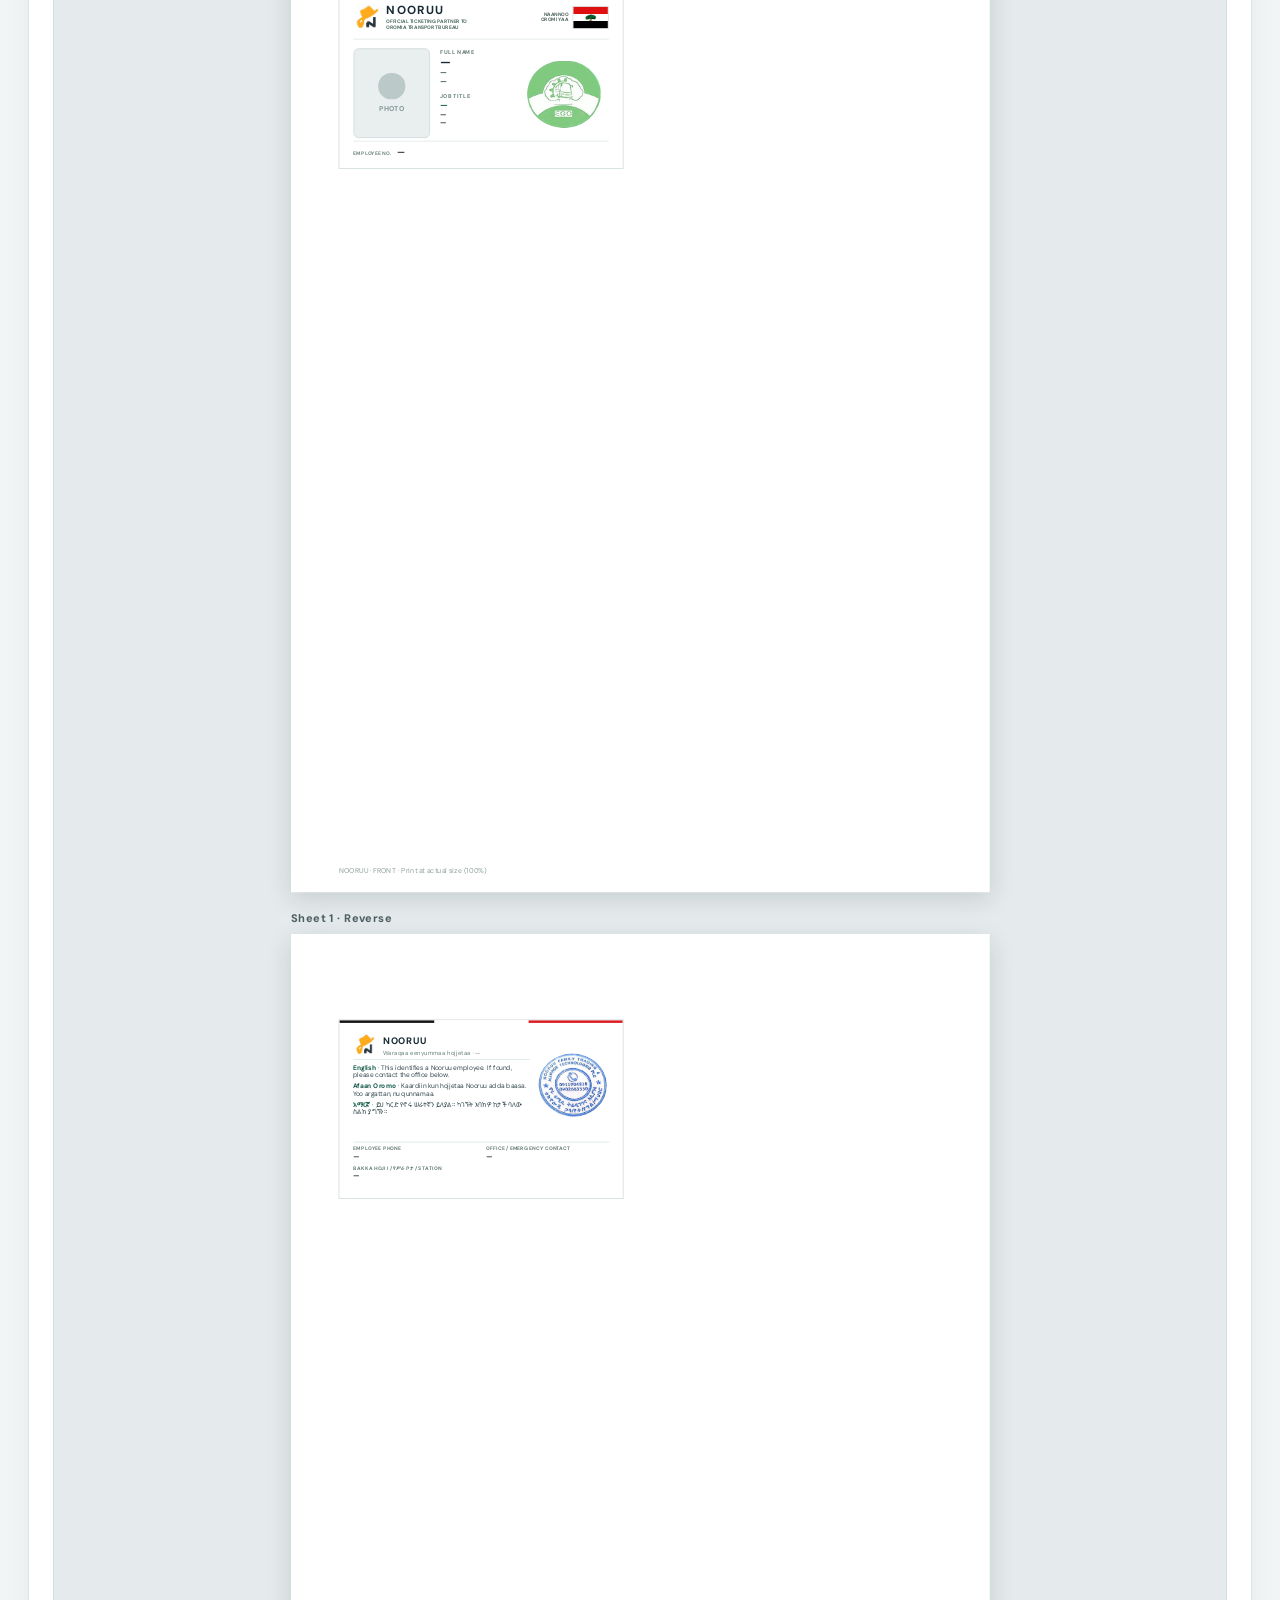
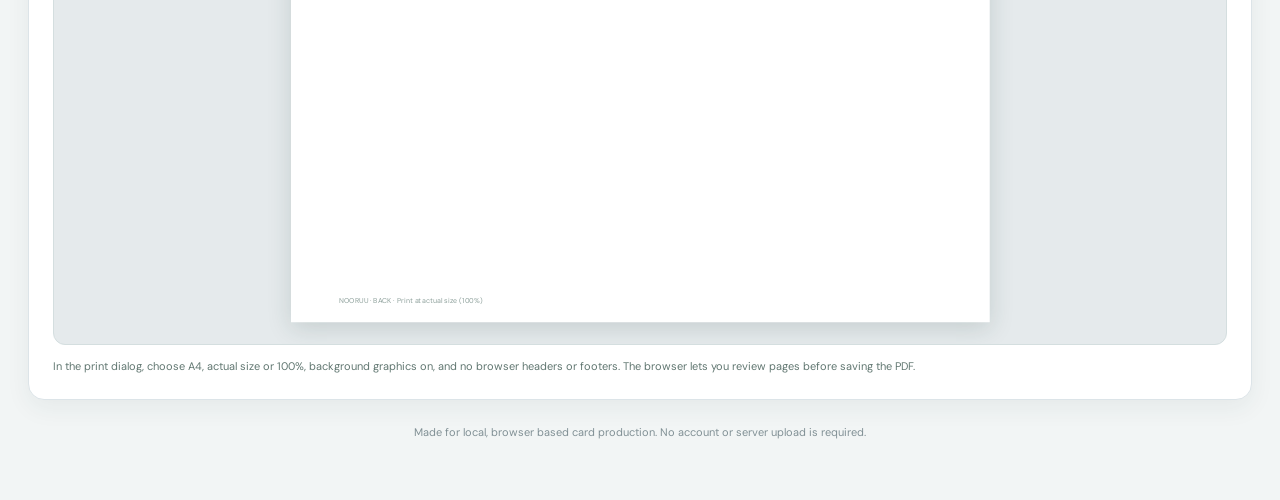
==== commit d6050b2b: "Trim company seal to its circular border" ====
--- a/nooruu_ota_official_bilingual_id_card_generator.html
+++ b/nooruu_ota_official_bilingual_id_card_generator.html
@@ -15,6 +15,8 @@
 .fit-line{display:block;width:100%;white-space:nowrap;overflow:hidden;text-overflow:clip}.back-copy{font-size:6pt;margin-top:2.5mm;line-height:1.2}.back-copy p{margin:0 0 1.5mm}
 .card-bottom{align-items:center;min-height:5.4mm;padding-top:.6mm}.card-id,.card-valid{display:flex;align-items:baseline;gap:1.5mm;font-size:7pt;line-height:1.1}.card-id span,.card-valid span{font-size:4.3pt;letter-spacing:.05em;color:#718782;font-weight:800}.card-id b,.card-valid b{font-size:7.5pt;color:#182b35}.card-valid{text-align:right}.card-mid{min-height:0}
 .portrait{height:27mm}.back-foot{white-space:nowrap;overflow:hidden;text-overflow:ellipsis}
+/* Follow the scanned seal's outer rim and hide paper corners and stray ink. */
+.company-seal{clip-path:ellipse(47% 46.7% at 49.7% 50.2%)}
 .card-fields{position:relative;isolation:isolate}.transport-watermark{position:absolute;right:1mm;top:50%;transform:translateY(-50%);width:25mm;height:25mm;object-fit:contain;opacity:.5;z-index:-1;pointer-events:none}.card-fields .card-field-block{position:relative}
 .card-company small{font-size:4.25pt;line-height:1.15;letter-spacing:.01em;font-weight:800;color:#516e64}
 .id-card:before{background:none}.card-stripe{height:1mm;background:#fff}.card-stripe i{display:block}.card-stripe i:nth-child(1){background:#111}.card-stripe i:nth-child(2){background:#fff}.card-stripe i:nth-child(3){background:#db191e}.card-body{height:calc(100% - 1mm)}.card-back{background:#fff}.card-flag span{font-size:4.15pt}.card-label{color:#698079}.card-field-block{margin-bottom:2mm}
